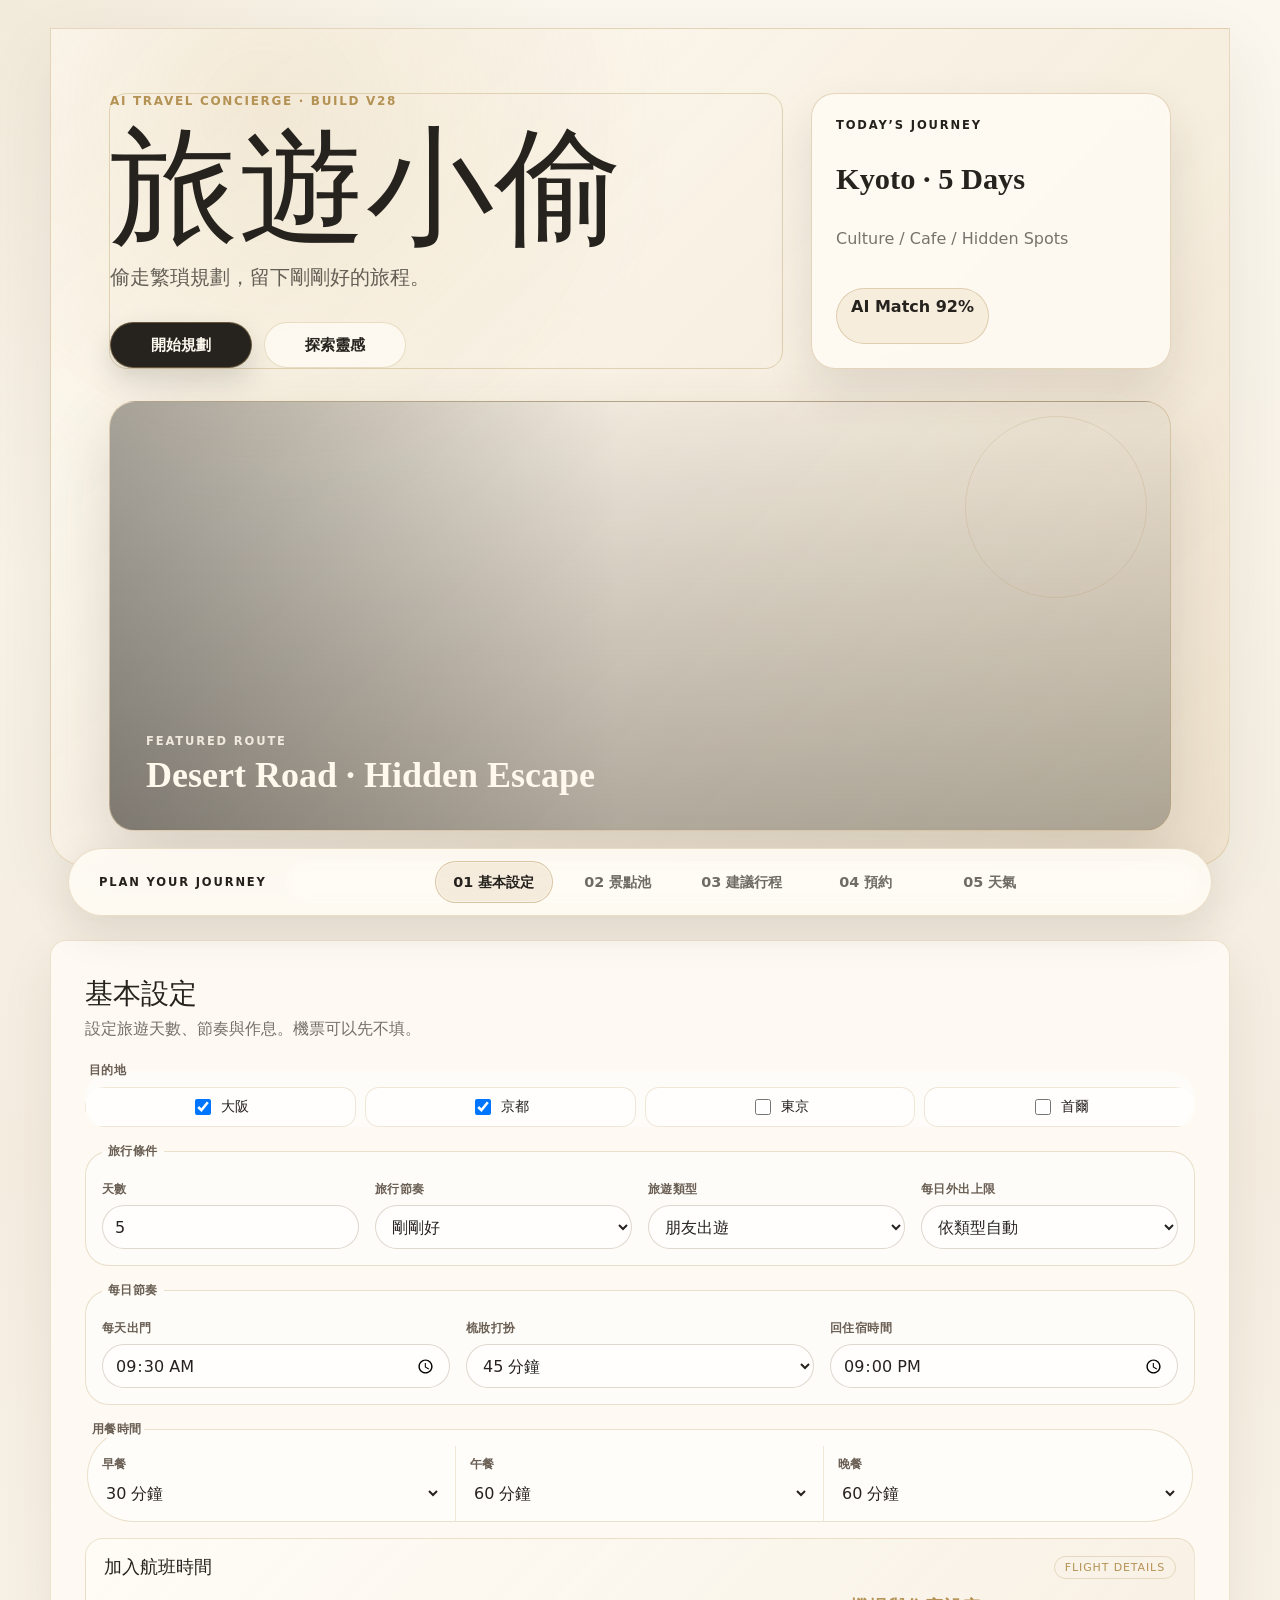
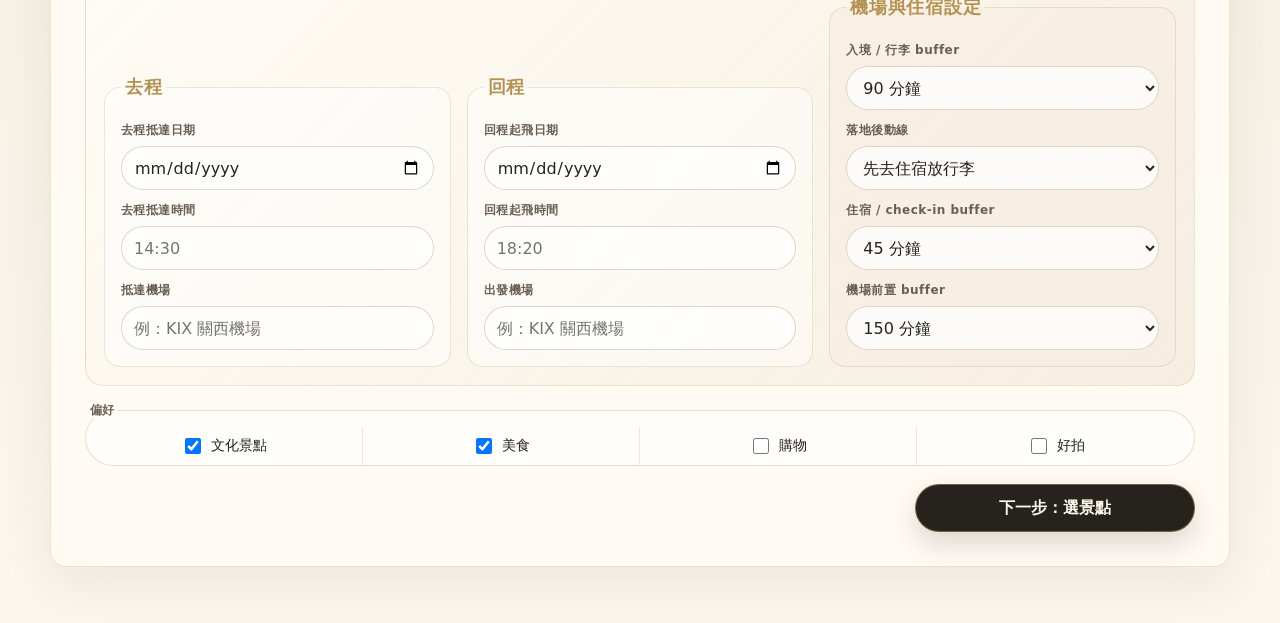
==== index.html @ f7650daa "Initial travel planner prototype" ====
<!doctype html>
<html lang="zh-Hant">
  <head>
    <meta charset="UTF-8" />
    <meta name="viewport" content="width=device-width, initial-scale=1.0" />
    <title>AI Travel Concierge Prototype</title>
    <link rel="stylesheet" href="./styles.css?v=10" />
  </head>
  <body>
    <main class="shell">
      <section class="app-hero" aria-label="AI travel concierge">
        <div class="hero-copy">
          <p class="eyebrow">AI Travel Concierge · Build v28</p>
          <h1>旅遊小偷</h1>
          <p class="hero-tagline">偷走繁瑣規劃，留下剛剛好的旅程。</p>
          <div class="hero-actions" aria-label="主要操作">
            <button type="button" id="hero-start" class="hero-cta primary">開始規劃</button>
            <button type="button" id="hero-inspiration" class="hero-cta secondary">探索靈感</button>
          </div>
        </div>
        <aside class="concierge-card" aria-label="AI concierge summary">
          <p>Today’s Journey</p>
          <h2>Kyoto · 5 Days</h2>
          <span>Culture / Cafe / Hidden Spots</span>
          <strong>AI Match 92%</strong>
        </aside>
        <div class="hero-visual" aria-hidden="true">
          <div class="featured-route">
            <span>FEATURED ROUTE</span>
            <strong>Desert Road · Hidden Escape</strong>
          </div>
        </div>
      </section>

      <nav class="journey-nav" aria-label="規劃步驟">
        <p class="tabs-kicker">Plan Your Journey</p>
        <div class="sheet-tabs">
          <button type="button" class="tab-button active" data-tab="settings">01 基本設定</button>
          <button type="button" class="tab-button" data-tab="spots">02 景點池</button>
          <button type="button" class="tab-button" data-tab="itinerary">03 建議行程</button>
          <button type="button" class="tab-button" data-tab="reservations">04 預約</button>
          <button type="button" class="tab-button" data-tab="weather">05 天氣</button>
        </div>
      </nav>

      <section class="sheet active" data-sheet="settings">
        <div class="panel input-panel">
          <div class="panel-heading">
            <h2>基本設定</h2>
            <p class="subcopy">設定旅遊天數、節奏與作息。機票可以先不填。</p>
          </div>

          <form id="planner-form" class="form-grid">
            <fieldset class="chips city-picker">
              <legend>目的地</legend>
              <label><input type="checkbox" name="city" value="osaka" checked /> 大阪</label>
              <label><input type="checkbox" name="city" value="kyoto" checked /> 京都</label>
              <label><input type="checkbox" name="city" value="tokyo" /> 東京</label>
              <label><input type="checkbox" name="city" value="seoul" /> 首爾</label>
            </fieldset>

            <fieldset class="setting-group trip-settings">
              <legend>旅行條件</legend>
            <label>
              <span>天數</span>
              <input id="days" type="number" min="1" max="5" value="5" />
            </label>

            <label>
              <span>旅行節奏</span>
              <select id="pace">
                <option value="balanced">剛剛好</option>
                <option value="relaxed">輕鬆一點</option>
                <option value="packed">多塞一點</option>
              </select>
            </label>

            <label>
              <span>旅遊類型</span>
              <select id="travel-profile">
                <option value="friends" selected>朋友出遊</option>
                <option value="family">家庭 / 長輩</option>
                <option value="solo">獨旅</option>
                <option value="company">員工旅遊</option>
              </select>
            </label>

            <label>
              <span>每日外出上限</span>
              <select id="outing-limit">
                <option value="auto" selected>依類型自動</option>
                <option value="480">8 小時</option>
                <option value="600">10 小時</option>
                <option value="720">12 小時</option>
                <option value="840">14 小時</option>
              </select>
            </label>
            </fieldset>

            <fieldset class="setting-group routine-settings">
              <legend>每日節奏</legend>
            <label>
              <span>每天出門</span>
              <input id="start-time" type="time" value="09:30" />
            </label>

            <label>
              <span>梳妝打扮</span>
              <select id="prep-time">
                <option value="30">30 分鐘</option>
                <option value="45" selected>45 分鐘</option>
                <option value="60">60 分鐘</option>
                <option value="90">90 分鐘</option>
              </select>
            </label>

            <label>
              <span>回住宿時間</span>
              <input id="return-time" type="time" value="21:00" />
            </label>
            </fieldset>

            <fieldset class="routine-combo meal-combo">
              <legend>用餐時間</legend>
              <label>
                <span>早餐</span>
                <select id="breakfast-time">
                  <option value="0">不吃早餐</option>
                  <option value="30" selected>30 分鐘</option>
                  <option value="45">45 分鐘</option>
                  <option value="60">60 分鐘</option>
                </select>
              </label>
              <label>
                <span>午餐</span>
                <select id="lunch-time">
                  <option value="0">不特別預留</option>
                  <option value="45">45 分鐘</option>
                  <option value="60" selected>60 分鐘</option>
                  <option value="90">90 分鐘</option>
                </select>
              </label>
              <label>
                <span>晚餐</span>
                <select id="dinner-time">
                  <option value="0">不特別預留</option>
                  <option value="60" selected>60 分鐘</option>
                  <option value="90">90 分鐘</option>
                </select>
              </label>
            </fieldset>

            <details class="flight-box" open>
              <summary>加入航班時間</summary>
              <div class="flight-grid">
                <fieldset class="flight-card">
                  <legend>去程</legend>
                <label>
                  <span>去程抵達日期</span>
                  <input id="arrival-date" type="date" />
                </label>
                <label>
                  <span>去程抵達時間</span>
                  <input id="arrival-time" type="text" inputmode="numeric" pattern="^\d{2}:\d{2}$" placeholder="14:30" />
                </label>
                <label>
                  <span>抵達機場</span>
                  <input id="arrival-airport" type="text" placeholder="例：KIX 關西機場" />
                </label>
                </fieldset>
                <fieldset class="flight-card">
                  <legend>回程</legend>
                <label>
                  <span>回程起飛日期</span>
                  <input id="departure-date" type="date" />
                </label>
                <label>
                  <span>回程起飛時間</span>
                  <input id="departure-flight-time" type="text" inputmode="numeric" pattern="^\d{2}:\d{2}$" placeholder="18:20" />
                </label>
                <label>
                  <span>出發機場</span>
                  <input id="departure-airport" type="text" placeholder="例：KIX 關西機場" />
                </label>
                </fieldset>
                <fieldset class="flight-card flight-options-card">
                  <legend>機場與住宿設定</legend>
                <label>
                  <span>入境 / 行李 buffer</span>
                  <select id="arrival-buffer">
                    <option value="60">60 分鐘</option>
                    <option value="90" selected>90 分鐘</option>
                    <option value="120">120 分鐘</option>
                  </select>
                </label>
                <label>
                  <span>落地後動線</span>
                  <select id="arrival-flow">
                    <option value="hotel_first" selected>先去住宿放行李</option>
                    <option value="direct_to_spot">直接去第一個景點</option>
                  </select>
                </label>
                <label>
                  <span>住宿 / check-in buffer</span>
                  <select id="hotel-buffer">
                    <option value="30">30 分鐘</option>
                    <option value="45" selected>45 分鐘</option>
                    <option value="60">60 分鐘</option>
                  </select>
                </label>
                <label>
                  <span>機場前置 buffer</span>
                  <select id="departure-buffer">
                    <option value="120">120 分鐘</option>
                    <option value="150" selected>150 分鐘</option>
                    <option value="180">180 分鐘</option>
                  </select>
                </label>
                </fieldset>
              </div>
            </details>

            <fieldset class="chips preference-picker">
              <legend>偏好</legend>
              <label><input type="checkbox" name="preference" value="culture" checked /> 文化景點</label>
              <label><input type="checkbox" name="preference" value="food" checked /> 美食</label>
              <label><input type="checkbox" name="preference" value="shopping" /> 購物</label>
              <label><input type="checkbox" name="preference" value="photo" /> 好拍</label>
            </fieldset>

            <div class="form-next-row">
              <button id="go-spots" type="button" class="next-step-button">下一步：選景點</button>
            </div>

          </form>
        </div>
      </section>

      <section class="sheet" data-sheet="spots">
        <div class="panel spot-panel">
          <div class="section-title">
            <h2>景點池</h2>
            <p>先用 mock data 模擬使用者收藏與 AI 推薦。</p>
          </div>

          <div class="spot-toolbar">
            <label>
              <span>搜尋景點</span>
              <input id="spot-search" type="search" placeholder="輸入景點、城市、區域或標籤" />
            </label>
          </div>

          <div id="spot-count" class="spot-count"></div>
          <div class="selected-box">
            <div class="selected-heading">
              <h3>目前已選</h3>
              <div class="selected-actions">
                <button id="reset-default-selected" type="button" class="secondary">測試預設</button>
                <button id="clear-selected" type="button" class="secondary">清空</button>
              </div>
            </div>
            <div id="selected-list" class="selected-list"></div>
          </div>
          <div id="spot-list" class="spot-list"></div>
          <div class="pagination">
            <button id="prev-page" type="button" class="secondary">上一頁</button>
            <label class="page-size-control">
              <span>每頁</span>
              <select id="page-size">
                <option value="5" selected>5 筆</option>
                <option value="10">10 筆</option>
                <option value="15">15 筆</option>
              </select>
            </label>
            <span id="page-info"></span>
            <button id="next-page" type="button" class="secondary">下一頁</button>
          </div>
          <button type="submit" form="planner-form" class="generate-bottom">生成行程</button>
        </div>
      </section>

      <section class="sheet" data-sheet="itinerary">
        <div class="output">
        <div class="section-title">
          <h2>建議行程</h2>
          <p id="summary">選幾個景點後生成看看。</p>
        </div>
        <div id="warnings" class="warnings"></div>
        <div class="map-panel">
          <div class="map-heading">
            <div>
              <h3>景點分布</h3>
              <p>依 Day 著色，協助檢查分組是否直覺。</p>
            </div>
            <select id="map-day-filter" aria-label="篩選地圖日期">
              <option value="all">全部天數</option>
            </select>
          </div>
          <div id="plan-map" class="plan-map empty">
            <p>生成行程後顯示景點分布。</p>
          </div>
          <div class="map-zoom-controls" aria-label="地圖縮放">
            <button id="map-zoom-in" type="button" class="secondary" aria-label="放大地圖">＋</button>
            <button id="map-zoom-reset" type="button" class="secondary">100%</button>
            <button id="map-zoom-out" type="button" class="secondary" aria-label="縮小地圖">−</button>
          </div>
        </div>
        <details class="algorithm-panel">
          <summary>查看算法規則與假資料樣貌</summary>
          <div id="algorithm-notes" class="algorithm-notes"></div>
        </details>
        <div id="itinerary" class="itinerary empty">
          <p>你的每日行程會顯示在這裡。</p>
        </div>
        </div>
      </section>

      <section class="sheet" data-sheet="weather">
        <div class="panel support-panel">
          <div class="section-title compact">
            <h2>天氣與穿搭</h2>
            <p id="weather-summary">生成行程後，依目的地抓每日天氣並給穿搭提醒。</p>
          </div>
          <div id="weather-list" class="weather-list empty">
            <p>尚未產生天氣提示。</p>
          </div>
          <div id="outfit-note" class="outfit-note"></div>
        </div>
      </section>

      <section class="sheet" data-sheet="reservations">
        <div class="panel support-panel">
          <div class="section-title compact">
            <h2>預約與行前檢查</h2>
            <p id="checklist-summary">需要預約、雨備與行程風險會整理在這裡。</p>
          </div>
          <div id="checklist-list" class="checklist-list empty">
            <p>尚未產生檢查項目。</p>
          </div>
        </div>
      </section>
    </main>

    <script src="./destinations.js?v=2"></script>
    <script src="./app.js?v=28"></script>
  </body>
</html>
---- styles.css ----
:root {
  color-scheme: light;
  --ink: #18201d;
  --muted: #66736d;
  --line: #d9e0dc;
  --paper: #fbfaf6;
  --panel: #ffffff;
  --accent: #27615c;
  --accent-2: #b7472a;
  --soft: #eef5f1;
  --warn: #fff0dc;
  --warn-ink: #835212;
}

/* Editorial concierge hero refresh */
.app-hero {
  position: relative;
  display: grid !important;
  grid-template-columns: minmax(0, 1fr) minmax(280px, 360px) !important;
  gap: 28px !important;
  align-items: end;
  padding: clamp(32px, 5vw, 64px) clamp(26px, 5vw, 58px) clamp(22px, 4vw, 34px) !important;
  margin-bottom: 0 !important;
  overflow: hidden;
  border: 1px solid rgba(183, 148, 91, 0.28) !important;
  border-radius: 0 0 34px 34px !important;
  background:
    radial-gradient(circle at 18% 10%, rgba(205, 174, 118, 0.22), transparent 34%),
    linear-gradient(135deg, rgba(255, 252, 245, 0.98), rgba(238, 225, 203, 0.88)) !important;
  box-shadow: 0 24px 70px rgba(55, 45, 32, 0.08) !important;
}

.app-hero::after {
  content: "";
  position: absolute;
  inset: auto 7% 32% auto;
  width: 180px;
  height: 180px;
  border: 1px solid rgba(183, 148, 91, 0.22);
  border-radius: 50%;
  pointer-events: none;
}

.hero-copy {
  position: relative;
  z-index: 1;
  display: flex !important;
  min-height: auto !important;
  padding: 0 !important;
  background: transparent !important;
  box-shadow: none !important;
  flex-direction: column;
  justify-content: flex-end;
}

.hero-copy h1 {
  max-width: 720px;
  margin: 10px 0 8px !important;
  color: var(--charcoal);
  font-family: var(--serif);
  font-size: clamp(4.4rem, 10vw, 8rem) !important;
  font-weight: 600;
  line-height: 0.9;
  letter-spacing: 0;
}

.hero-tagline {
  max-width: 520px;
  margin: 0 0 26px;
  color: rgba(43, 39, 32, 0.72);
  font-family: var(--sans);
  font-size: clamp(1rem, 2vw, 1.28rem);
  line-height: 1.8;
}

.hero-actions {
  display: flex;
  flex-wrap: wrap;
  gap: 12px;
}

.hero-cta {
  min-width: 142px;
  min-height: 46px;
  border-radius: 999px;
  border: 1px solid rgba(183, 148, 91, 0.45);
  padding: 0 24px;
  font-family: var(--sans);
  font-size: 0.95rem;
  font-weight: 700;
  letter-spacing: 0;
  cursor: pointer;
  transition: transform 160ms ease, box-shadow 160ms ease, background 160ms ease;
}

.hero-cta:hover {
  transform: translateY(-1px);
  box-shadow: 0 12px 24px rgba(43, 39, 32, 0.12);
}

.hero-cta.primary {
  background: var(--charcoal);
  color: #fffaf0;
}

.hero-cta.secondary {
  background: rgba(255, 252, 245, 0.72);
  color: var(--charcoal);
}

.concierge-card {
  position: relative;
  z-index: 1;
  display: grid;
  gap: 10px;
  padding: 24px;
  border: 1px solid rgba(183, 148, 91, 0.36);
  border-radius: 24px;
  background: rgba(255, 252, 245, 0.82);
  box-shadow: 0 22px 48px rgba(55, 45, 32, 0.12);
  backdrop-filter: blur(12px);
}

.concierge-card p,
.featured-route span,
.tabs-kicker {
  margin: 0;
  color: var(--muted-gold);
  font-family: var(--sans);
  font-size: 0.72rem;
  font-weight: 800;
  letter-spacing: 0.16em;
  text-transform: uppercase;
}

.concierge-card h2 {
  margin: 0;
  color: var(--charcoal);
  font-family: var(--serif);
  font-size: 1.9rem;
  font-weight: 600;
}

.concierge-card span {
  color: rgba(43, 39, 32, 0.64);
  line-height: 1.6;
}

.concierge-card strong {
  width: max-content;
  margin-top: 6px;
  border: 1px solid rgba(183, 148, 91, 0.36);
  border-radius: 999px;
  padding: 8px 14px;
  color: var(--charcoal);
  background: rgba(225, 205, 166, 0.26);
  font-family: var(--sans);
}

.hero-visual {
  position: relative;
  grid-column: 1 / -1;
  min-height: clamp(260px, 36vw, 430px) !important;
  margin-top: 4px !important;
  overflow: hidden;
  border: 1px solid rgba(183, 148, 91, 0.34) !important;
  border-radius: 26px !important;
  background:
    linear-gradient(180deg, rgba(43, 39, 32, 0.04), rgba(43, 39, 32, 0.34)),
    url("https://images.unsplash.com/photo-1533105079780-92b9be482077?auto=format&fit=crop&w=1600&q=82") center 45% / cover !important;
  box-shadow: 0 28px 68px rgba(55, 45, 32, 0.16) !important;
}

.hero-visual::after {
  content: "";
  position: absolute;
  inset: 0;
  background: linear-gradient(90deg, rgba(23, 20, 16, 0.34), transparent 48%);
}

.featured-route {
  position: absolute;
  z-index: 1;
  left: clamp(18px, 4vw, 36px);
  bottom: clamp(18px, 4vw, 34px);
  display: grid;
  gap: 6px;
  color: #fff8ec;
}

.featured-route strong {
  color: #fff8ec;
  font-family: var(--serif);
  font-size: clamp(1.4rem, 3vw, 2.25rem);
  font-weight: 600;
  letter-spacing: 0;
}

.journey-nav {
  position: sticky;
  top: 12px;
  z-index: 10;
  display: grid;
  grid-template-columns: auto minmax(0, 1fr);
  gap: 18px;
  align-items: center;
  margin: -18px clamp(8px, 2vw, 18px) 24px;
  padding: 12px;
  border: 1px solid rgba(183, 148, 91, 0.28);
  border-radius: 999px;
  background: rgba(255, 252, 245, 0.88);
  box-shadow: 0 16px 42px rgba(55, 45, 32, 0.1);
  backdrop-filter: blur(14px);
}

.tabs-kicker {
  padding-left: 18px;
  white-space: nowrap;
}

.sheet-tabs {
  position: static !important;
  display: grid !important;
  grid-template-columns: repeat(5, minmax(0, 1fr)) !important;
  gap: 6px !important;
  margin: 0 !important;
  padding: 0 !important;
  border: 0 !important;
  border-radius: 999px !important;
  background: transparent !important;
  box-shadow: none !important;
}

.tab-button {
  min-height: 42px !important;
  border: 1px solid transparent !important;
  border-radius: 999px !important;
  background: transparent !important;
  color: rgba(43, 39, 32, 0.68) !important;
  font-family: var(--sans);
  font-size: 0.9rem !important;
  font-weight: 700 !important;
  letter-spacing: 0;
}

.tab-button.active {
  border-color: rgba(183, 148, 91, 0.46) !important;
  background: rgba(238, 225, 203, 0.58) !important;
  color: var(--charcoal) !important;
  box-shadow: inset 0 0 0 1px rgba(255, 252, 245, 0.45);
}

@media (max-width: 820px) {
  .app-hero {
    grid-template-columns: 1fr !important;
    padding: 30px 20px 24px !important;
    border-radius: 0 0 26px 26px !important;
  }

  .hero-copy h1 {
    font-size: clamp(3.8rem, 16vw, 5.4rem) !important;
  }

  .hero-actions,
  .hero-cta {
    width: 100%;
  }

  .concierge-card {
    padding: 20px;
  }

  .journey-nav {
    grid-template-columns: 1fr;
    border-radius: 24px;
    margin: -12px 0 20px;
  }

  .tabs-kicker {
    padding-left: 8px;
  }

  .sheet-tabs {
    grid-template-columns: 1fr !important;
  }
}

/* Editorial Luxury refresh */
:root {
  --ink: #24211d;
  --muted: #746f68;
  --line: #e4ddd2;
  --paper: #f7f1e7;
  --panel: rgba(255, 255, 255, 0.9);
  --accent: #2f5149;
  --accent-2: #a77d3b;
  --soft: #f2eadf;
  --warn: #fff5e5;
  --warn-ink: #7b5620;
  --charcoal: #26231f;
  --gold: #b49254;
  --cream: #fbf7ee;
  --taupe: #b8ab9b;
  --shadow: 0 24px 70px rgba(53, 42, 28, 0.12);
  --serif: "Playfair Display", "EB Garamond", "Noto Serif TC", "Source Han Serif TC", "思源宋體", "Songti TC", serif;
  --sans: "Inter", "Noto Sans TC", "Source Han Sans TC", "思源黑體", "Microsoft JhengHei", "PingFang TC", system-ui, sans-serif;
}

body {
  background:
    radial-gradient(circle at top left, rgba(180, 146, 84, 0.13), transparent 36rem),
    linear-gradient(180deg, #fbf7ee 0%, #f4ecdf 52%, #fbf7ee 100%);
  color: var(--ink);
  font-family: var(--sans);
}

.shell {
  width: min(1180px, calc(100vw - 40px));
  padding: 28px 0 56px;
}

.app-hero {
  display: grid;
  grid-template-columns: minmax(0, 0.95fr) minmax(360px, 1.05fr);
  gap: 22px;
  align-items: stretch;
  margin-bottom: 18px;
}

.hero-copy,
.hero-visual {
  min-height: 360px;
  border: 1px solid rgba(180, 146, 84, 0.34);
  border-radius: 18px;
  box-shadow: var(--shadow);
}

.hero-copy {
  display: grid;
  align-content: center;
  padding: clamp(32px, 5vw, 58px);
  background: rgba(255, 252, 245, 0.82);
}

.hero-copy h1 {
  max-width: 9em;
  margin: 0 0 18px;
  color: var(--charcoal);
  font-family: var(--serif);
  font-size: clamp(46px, 7vw, 82px);
  font-weight: 500;
  letter-spacing: 0;
  line-height: 0.98;
}

.hero-copy .subcopy {
  max-width: 34rem;
  margin-bottom: 28px;
  color: #6f665d;
  font-size: 16px;
  line-height: 1.9;
}

.hero-visual {
  position: relative;
  overflow: hidden;
  min-height: 360px;
  background:
    linear-gradient(180deg, rgba(27, 25, 22, 0.12), rgba(27, 25, 22, 0.5)),
    url("https://images.unsplash.com/photo-1500530855697-b586d89ba3ee?auto=format&fit=crop&w=1400&q=82") center / cover;
}

.hero-visual > span {
  position: absolute;
  left: 26px;
  bottom: 24px;
  border: 1px solid rgba(255, 255, 255, 0.5);
  border-radius: 999px;
  background: rgba(28, 25, 21, 0.44);
  color: #fff9ee;
  padding: 8px 13px;
  font-size: 12px;
  letter-spacing: 0.12em;
  text-transform: uppercase;
}

.eyebrow {
  color: var(--gold);
  font-size: 12px;
  font-weight: 800;
  letter-spacing: 0.14em;
}

.header-generate,
.generate-bottom,
button {
  border-radius: 999px;
  background: var(--charcoal);
  color: #fff8ed;
  box-shadow: 0 12px 28px rgba(38, 35, 31, 0.16);
}

.header-generate {
  width: min(220px, 100%);
  border: 1px solid rgba(180, 146, 84, 0.65);
  background: #2a2925;
}

.sheet-tabs {
  position: sticky;
  top: 12px;
  display: flex;
  justify-content: center;
  gap: 6px;
  margin: 0 0 20px;
  padding: 8px;
  border: 1px solid rgba(180, 146, 84, 0.25);
  border-radius: 999px;
  background: rgba(255, 250, 240, 0.88);
  box-shadow: 0 14px 50px rgba(70, 55, 37, 0.1);
}

.tab-button {
  width: auto;
  min-width: 118px;
  height: 38px;
  border: 1px solid transparent;
  border-radius: 999px;
  background: transparent;
  box-shadow: none;
  color: #6d655d;
  font-size: 13px;
  font-weight: 700;
}

.tab-button.active {
  border-color: rgba(180, 146, 84, 0.42);
  background: #fff8ed;
  color: var(--charcoal);
}

.panel,
.output,
.map-panel,
.algorithm-panel {
  border: 1px solid rgba(180, 146, 84, 0.24);
  border-radius: 16px;
  background: rgba(255, 252, 246, 0.82);
  box-shadow: 0 18px 52px rgba(74, 57, 36, 0.08);
}

.input-panel,
.spot-panel,
.output,
.support-panel {
  padding: clamp(22px, 4vw, 34px);
}

.panel-heading,
.section-title {
  margin-bottom: 24px;
}

h2,
h3 {
  color: var(--charcoal);
  font-family: var(--serif);
  font-weight: 500;
}

h2 {
  font-size: 28px;
}

h3 {
  font-size: 18px;
}

.form-grid {
  grid-template-columns: repeat(4, minmax(0, 1fr));
  gap: 16px;
}

.form-grid > label,
.flight-grid > label,
.spot-toolbar label {
  display: grid;
  align-content: start;
  min-width: 0;
}

.form-grid > fieldset,
.flight-box {
  grid-column: 1 / -1;
}

.city-picker,
.chips {
  grid-template-columns: repeat(4, minmax(0, 1fr));
}

label span,
legend {
  color: #6a5f54;
  font-size: 12px;
  letter-spacing: 0.04em;
}

input,
select {
  height: 44px;
  border: 1px solid rgba(146, 125, 98, 0.3);
  border-radius: 999px;
  background: rgba(255, 255, 255, 0.72);
  color: var(--charcoal);
}

input:focus,
select:focus,
button:focus-visible {
  outline: 2px solid rgba(180, 146, 84, 0.45);
  outline-offset: 2px;
}

.chips label,
.spot-card,
.selected-box,
.weather-card,
.checklist-item {
  border-color: rgba(180, 146, 84, 0.22);
  border-radius: 14px;
  background: rgba(255, 255, 255, 0.62);
}

.chips label {
  min-height: 42px;
}

.flight-box {
  background: rgba(248, 241, 231, 0.66);
}

.flight-box summary {
  padding: 16px 18px;
  color: var(--charcoal);
  font-family: var(--serif);
  font-size: 18px;
  font-weight: 500;
}

.flight-grid {
  grid-template-columns: repeat(4, minmax(0, 1fr));
  gap: 16px;
  padding: 0 18px 18px;
}

button.secondary,
.pagination .secondary,
.icon-button {
  border: 1px solid rgba(180, 146, 84, 0.28);
  background: rgba(255, 252, 246, 0.76);
  box-shadow: none;
  color: var(--charcoal);
}

.spot-card {
  min-height: 186px;
  padding: 20px;
  transition: transform 0.18s ease, box-shadow 0.18s ease, border-color 0.18s ease;
}

.spot-card:hover {
  transform: translateY(-2px);
  box-shadow: 0 18px 38px rgba(62, 46, 29, 0.1);
}

.spot-card.selected {
  border-color: rgba(180, 146, 84, 0.78);
  background: #fffaf1;
}

.tag,
.selected-chip,
.reservation-badge {
  border: 1px solid rgba(180, 146, 84, 0.16);
  background: #f4eadb;
  color: #625745;
}

.pagination {
  justify-content: space-between;
  border-top: 1px solid rgba(180, 146, 84, 0.18);
  padding-top: 16px;
}

.generate-bottom {
  height: 50px;
  margin-top: 20px;
}

.warning {
  border-color: rgba(180, 146, 84, 0.45);
  border-radius: 12px;
  background: #fff4df;
}

.day {
  border-color: rgba(180, 146, 84, 0.25);
  border-radius: 14px;
  overflow: hidden;
  background: rgba(255, 252, 246, 0.72);
}

.day h2 {
  font-family: var(--serif);
}

.schedule-item {
  border-color: rgba(180, 146, 84, 0.16);
}

.schedule-item.editable:hover {
  background: rgba(255, 248, 237, 0.72);
}

.inline-time,
.inline-duration {
  border-radius: 999px;
}

.map-panel {
  padding: 18px;
}

.plan-map {
  border-radius: 14px;
  background-color: #faf5eb;
}

@media (max-width: 900px) {
  .shell {
    width: min(100% - 24px, 1180px);
  }

  .app-hero {
    grid-template-columns: 1fr;
  }

  .hero-copy,
  .hero-visual {
    min-height: 240px;
  }

  .sheet-tabs {
    display: grid;
    grid-template-columns: repeat(2, minmax(0, 1fr));
    border-radius: 18px;
  }

  .tab-button {
    width: 100%;
    min-width: 0;
  }

  .form-grid,
  .flight-grid,
  .city-picker,
  .chips {
    grid-template-columns: 1fr;
  }
}

/* Final v28 hero and journey navigation override */
.app-hero {
  position: relative;
  display: grid !important;
  grid-template-columns: minmax(0, 1fr) minmax(280px, 360px) !important;
  gap: 28px !important;
  align-items: end;
  padding: clamp(32px, 5vw, 64px) clamp(26px, 5vw, 58px) clamp(22px, 4vw, 34px) !important;
  margin-bottom: 0 !important;
  overflow: hidden;
  border: 1px solid rgba(183, 148, 91, 0.28) !important;
  border-radius: 0 0 34px 34px !important;
  background:
    radial-gradient(circle at 18% 10%, rgba(205, 174, 118, 0.22), transparent 34%),
    linear-gradient(135deg, rgba(255, 252, 245, 0.98), rgba(238, 225, 203, 0.88)) !important;
  box-shadow: 0 24px 70px rgba(55, 45, 32, 0.08) !important;
}

.hero-copy {
  position: relative;
  z-index: 1;
  display: flex !important;
  min-height: auto !important;
  padding: 0 !important;
  background: transparent !important;
  box-shadow: none !important;
  flex-direction: column;
  justify-content: flex-end;
}

.hero-copy h1 {
  max-width: 720px;
  margin: 10px 0 8px !important;
  color: var(--charcoal);
  font-family: var(--serif);
  font-size: clamp(4.4rem, 10vw, 8rem) !important;
  font-weight: 600;
  line-height: 0.9;
  letter-spacing: 0;
}

.hero-tagline {
  max-width: 520px;
  margin: 0 0 26px;
  color: rgba(43, 39, 32, 0.72);
  font-family: var(--sans);
  font-size: clamp(1rem, 2vw, 1.28rem);
  line-height: 1.8;
}

.hero-actions {
  display: flex;
  flex-wrap: wrap;
  gap: 12px;
}

.hero-cta {
  min-width: 142px;
  min-height: 46px;
  border-radius: 999px;
  border: 1px solid rgba(183, 148, 91, 0.45);
  padding: 0 24px;
  font-family: var(--sans);
  font-size: 0.95rem;
  font-weight: 700;
  letter-spacing: 0;
  cursor: pointer;
  transition: transform 160ms ease, box-shadow 160ms ease, background 160ms ease;
}

.hero-cta:hover {
  transform: translateY(-1px);
  box-shadow: 0 12px 24px rgba(43, 39, 32, 0.12);
}

.hero-cta.primary {
  background: var(--charcoal);
  color: #fffaf0;
}

.hero-cta.secondary {
  background: rgba(255, 252, 245, 0.72);
  color: var(--charcoal);
}

.concierge-card {
  position: relative;
  z-index: 1;
  display: grid;
  gap: 10px;
  padding: 24px;
  border: 1px solid rgba(183, 148, 91, 0.36);
  border-radius: 24px;
  background: rgba(255, 252, 245, 0.82);
  box-shadow: 0 22px 48px rgba(55, 45, 32, 0.12);
  backdrop-filter: blur(12px);
}

.concierge-card p,
.featured-route span,
.tabs-kicker {
  margin: 0;
  color: var(--muted-gold);
  font-family: var(--sans);
  font-size: 0.72rem;
  font-weight: 800;
  letter-spacing: 0.16em;
  text-transform: uppercase;
}

.concierge-card h2 {
  margin: 0;
  color: var(--charcoal);
  font-family: var(--serif);
  font-size: 1.9rem;
  font-weight: 600;
}

.concierge-card span {
  color: rgba(43, 39, 32, 0.64);
  line-height: 1.6;
}

.concierge-card strong {
  width: max-content;
  margin-top: 6px;
  border: 1px solid rgba(183, 148, 91, 0.36);
  border-radius: 999px;
  padding: 8px 14px;
  color: var(--charcoal);
  background: rgba(225, 205, 166, 0.26);
  font-family: var(--sans);
}

.hero-visual {
  position: relative;
  grid-column: 1 / -1;
  min-height: clamp(260px, 36vw, 430px) !important;
  margin-top: 4px !important;
  overflow: hidden;
  border: 1px solid rgba(183, 148, 91, 0.34) !important;
  border-radius: 26px !important;
  background:
    linear-gradient(180deg, rgba(43, 39, 32, 0.04), rgba(43, 39, 32, 0.34)),
    url("https://images.unsplash.com/photo-1533105079780-92b9be482077?auto=format&fit=crop&w=1600&q=82") center 45% / cover !important;
  box-shadow: 0 28px 68px rgba(55, 45, 32, 0.16) !important;
}

.hero-visual::after {
  content: "";
  position: absolute;
  inset: 0;
  background: linear-gradient(90deg, rgba(23, 20, 16, 0.34), transparent 48%);
}

.featured-route {
  position: absolute;
  z-index: 1;
  left: clamp(18px, 4vw, 36px);
  bottom: clamp(18px, 4vw, 34px);
  display: grid;
  gap: 6px;
  color: #fff8ec;
}

.featured-route span {
  position: static !important;
  display: block !important;
  border: 0 !important;
  border-radius: 0 !important;
  background: transparent !important;
  padding: 0 !important;
  color: rgba(255, 248, 236, 0.86) !important;
}

.featured-route strong {
  color: #fff8ec;
  font-family: var(--serif);
  font-size: clamp(1.4rem, 3vw, 2.25rem);
  font-weight: 600;
  letter-spacing: 0;
}

.journey-nav {
  position: sticky;
  top: 12px;
  z-index: 10;
  display: grid;
  grid-template-columns: auto minmax(0, 1fr);
  gap: 18px;
  align-items: center;
  margin: -18px clamp(8px, 2vw, 18px) 24px;
  padding: 12px;
  border: 1px solid rgba(183, 148, 91, 0.28);
  border-radius: 999px;
  background: rgba(255, 252, 245, 0.88);
  box-shadow: 0 16px 42px rgba(55, 45, 32, 0.1);
  backdrop-filter: blur(14px);
}

.tabs-kicker {
  padding-left: 18px;
  white-space: nowrap;
}

.sheet-tabs {
  position: static !important;
  display: grid !important;
  grid-template-columns: repeat(5, minmax(0, 1fr)) !important;
  gap: 6px !important;
  margin: 0 !important;
  padding: 0 !important;
  border: 0 !important;
  border-radius: 999px !important;
  background: transparent !important;
  box-shadow: none !important;
}

.tab-button {
  min-height: 42px !important;
  border: 1px solid transparent !important;
  border-radius: 999px !important;
  background: transparent !important;
  color: rgba(43, 39, 32, 0.68) !important;
  font-family: var(--sans);
  font-size: 0.9rem !important;
  font-weight: 700 !important;
  letter-spacing: 0;
}

.tab-button.active {
  border-color: rgba(183, 148, 91, 0.46) !important;
  background: rgba(238, 225, 203, 0.58) !important;
  color: var(--charcoal) !important;
  box-shadow: inset 0 0 0 1px rgba(255, 252, 245, 0.45);
}

@media (max-width: 820px) {
  .app-hero {
    grid-template-columns: 1fr !important;
    padding: 30px 20px 24px !important;
    border-radius: 0 0 26px 26px !important;
  }

  .hero-copy h1 {
    font-size: clamp(3.8rem, 16vw, 5.4rem) !important;
  }

  .hero-actions,
  .hero-cta {
    width: 100%;
  }

  .concierge-card {
    padding: 20px;
  }

  .journey-nav {
    grid-template-columns: 1fr;
    border-radius: 24px;
    margin: -12px 0 20px;
  }

  .tabs-kicker {
    padding-left: 8px;
  }

  .sheet-tabs {
    grid-template-columns: 1fr !important;
  }
}

/* Final hero and journey navigation override */
.app-hero {
  position: relative;
  display: grid !important;
  grid-template-columns: minmax(0, 1fr) minmax(280px, 360px) !important;
  gap: 28px !important;
  align-items: end;
  padding: clamp(32px, 5vw, 64px) clamp(26px, 5vw, 58px) clamp(22px, 4vw, 34px) !important;
  margin-bottom: 0 !important;
  overflow: hidden;
  border: 1px solid rgba(183, 148, 91, 0.28) !important;
  border-radius: 0 0 34px 34px !important;
  background:
    radial-gradient(circle at 18% 10%, rgba(205, 174, 118, 0.22), transparent 34%),
    linear-gradient(135deg, rgba(255, 252, 245, 0.98), rgba(238, 225, 203, 0.88)) !important;
  box-shadow: 0 24px 70px rgba(55, 45, 32, 0.08) !important;
}

.hero-copy {
  position: relative;
  z-index: 1;
  display: flex !important;
  min-height: auto !important;
  padding: 0 !important;
  background: transparent !important;
  box-shadow: none !important;
  flex-direction: column;
  justify-content: flex-end;
}

.hero-copy h1 {
  max-width: 720px;
  margin: 10px 0 8px !important;
  color: var(--charcoal);
  font-family: var(--serif);
  font-size: clamp(4.4rem, 10vw, 8rem) !important;
  font-weight: 600;
  line-height: 0.9;
  letter-spacing: 0;
}

.hero-tagline {
  max-width: 520px;
  margin: 0 0 26px;
  color: rgba(43, 39, 32, 0.72);
  font-family: var(--sans);
  font-size: clamp(1rem, 2vw, 1.28rem);
  line-height: 1.8;
}

.hero-actions {
  display: flex;
  flex-wrap: wrap;
  gap: 12px;
}

.hero-cta {
  min-width: 142px;
  min-height: 46px;
  border-radius: 999px;
  border: 1px solid rgba(183, 148, 91, 0.45);
  padding: 0 24px;
  font-family: var(--sans);
  font-size: 0.95rem;
  font-weight: 700;
  letter-spacing: 0;
  cursor: pointer;
  transition: transform 160ms ease, box-shadow 160ms ease, background 160ms ease;
}

.hero-cta:hover {
  transform: translateY(-1px);
  box-shadow: 0 12px 24px rgba(43, 39, 32, 0.12);
}

.hero-cta.primary {
  background: var(--charcoal);
  color: #fffaf0;
}

.hero-cta.secondary {
  background: rgba(255, 252, 245, 0.72);
  color: var(--charcoal);
}

.concierge-card {
  position: relative;
  z-index: 1;
  display: grid;
  gap: 10px;
  padding: 24px;
  border: 1px solid rgba(183, 148, 91, 0.36);
  border-radius: 24px;
  background: rgba(255, 252, 245, 0.82);
  box-shadow: 0 22px 48px rgba(55, 45, 32, 0.12);
  backdrop-filter: blur(12px);
}

.concierge-card p,
.featured-route span,
.tabs-kicker {
  margin: 0;
  color: var(--muted-gold);
  font-family: var(--sans);
  font-size: 0.72rem;
  font-weight: 800;
  letter-spacing: 0.16em;
  text-transform: uppercase;
}

.concierge-card h2 {
  margin: 0;
  color: var(--charcoal);
  font-family: var(--serif);
  font-size: 1.9rem;
  font-weight: 600;
}

.concierge-card span {
  color: rgba(43, 39, 32, 0.64);
  line-height: 1.6;
}

.concierge-card strong {
  width: max-content;
  margin-top: 6px;
  border: 1px solid rgba(183, 148, 91, 0.36);
  border-radius: 999px;
  padding: 8px 14px;
  color: var(--charcoal);
  background: rgba(225, 205, 166, 0.26);
  font-family: var(--sans);
}

.hero-visual {
  position: relative;
  grid-column: 1 / -1;
  min-height: clamp(260px, 36vw, 430px) !important;
  margin-top: 4px !important;
  overflow: hidden;
  border: 1px solid rgba(183, 148, 91, 0.34) !important;
  border-radius: 26px !important;
  background:
    linear-gradient(180deg, rgba(43, 39, 32, 0.04), rgba(43, 39, 32, 0.34)),
    url("https://images.unsplash.com/photo-1533105079780-92b9be482077?auto=format&fit=crop&w=1600&q=82") center 45% / cover !important;
  box-shadow: 0 28px 68px rgba(55, 45, 32, 0.16) !important;
}

.hero-visual::after {
  content: "";
  position: absolute;
  inset: 0;
  background: linear-gradient(90deg, rgba(23, 20, 16, 0.34), transparent 48%);
}

.featured-route {
  position: absolute;
  z-index: 1;
  left: clamp(18px, 4vw, 36px);
  bottom: clamp(18px, 4vw, 34px);
  display: grid;
  gap: 6px;
  color: #fff8ec;
}

.featured-route strong {
  color: #fff8ec;
  font-family: var(--serif);
  font-size: clamp(1.4rem, 3vw, 2.25rem);
  font-weight: 600;
  letter-spacing: 0;
}

.journey-nav {
  position: sticky;
  top: 12px;
  z-index: 10;
  display: grid;
  grid-template-columns: auto minmax(0, 1fr);
  gap: 18px;
  align-items: center;
  margin: -18px clamp(8px, 2vw, 18px) 24px;
  padding: 12px;
  border: 1px solid rgba(183, 148, 91, 0.28);
  border-radius: 999px;
  background: rgba(255, 252, 245, 0.88);
  box-shadow: 0 16px 42px rgba(55, 45, 32, 0.1);
  backdrop-filter: blur(14px);
}

.tabs-kicker {
  padding-left: 18px;
  white-space: nowrap;
}

.sheet-tabs {
  position: static !important;
  display: grid !important;
  grid-template-columns: repeat(5, minmax(0, 1fr)) !important;
  gap: 6px !important;
  margin: 0 !important;
  padding: 0 !important;
  border: 0 !important;
  border-radius: 999px !important;
  background: transparent !important;
  box-shadow: none !important;
}

.tab-button {
  min-height: 42px !important;
  border: 1px solid transparent !important;
  border-radius: 999px !important;
  background: transparent !important;
  color: rgba(43, 39, 32, 0.68) !important;
  font-family: var(--sans);
  font-size: 0.9rem !important;
  font-weight: 700 !important;
  letter-spacing: 0;
}

.tab-button.active {
  border-color: rgba(183, 148, 91, 0.46) !important;
  background: rgba(238, 225, 203, 0.58) !important;
  color: var(--charcoal) !important;
  box-shadow: inset 0 0 0 1px rgba(255, 252, 245, 0.45);
}

@media (max-width: 820px) {
  .app-hero {
    grid-template-columns: 1fr !important;
    padding: 30px 20px 24px !important;
    border-radius: 0 0 26px 26px !important;
  }

  .hero-copy h1 {
    font-size: clamp(3.8rem, 16vw, 5.4rem) !important;
  }

  .hero-actions,
  .hero-cta {
    width: 100%;
  }

  .concierge-card {
    padding: 20px;
  }

  .journey-nav {
    grid-template-columns: 1fr;
    border-radius: 24px;
    margin: -12px 0 20px;
  }

  .tabs-kicker {
    padding-left: 8px;
  }

  .sheet-tabs {
    grid-template-columns: 1fr !important;
  }
}

@media (min-width: 721px) {
  .sheet-tabs {
    display: flex !important;
    border-radius: 999px !important;
  }

  .tab-button {
    width: auto !important;
    min-width: 118px !important;
  }

  .form-grid {
    grid-template-columns: repeat(4, minmax(0, 1fr)) !important;
  }

  .flight-grid,
  .city-picker {
    grid-template-columns: repeat(4, minmax(0, 1fr)) !important;
  }

  .routine-combo {
    grid-template-columns: repeat(3, minmax(0, 1fr)) !important;
  }

  .routine-combo label,
  .city-picker label {
    border-bottom: 0;
    border-right: 1px solid rgba(180, 146, 84, 0.2);
  }

  .routine-combo label:last-child,
  .city-picker label:last-child {
    border-right: 0;
  }

  .spot-list {
    grid-template-columns: repeat(2, minmax(0, 1fr)) !important;
  }
}

@media (min-width: 721px) {
  .sheet-tabs {
    display: flex;
    border-radius: 999px;
  }

  .tab-button {
    width: auto;
    min-width: 118px;
  }

  .form-grid {
    grid-template-columns: repeat(4, minmax(0, 1fr));
  }

  .flight-grid,
  .city-picker {
    grid-template-columns: repeat(4, minmax(0, 1fr));
  }

  .routine-combo {
    grid-template-columns: repeat(3, minmax(0, 1fr));
  }

  .routine-combo label,
  .city-picker label {
    border-bottom: 0;
    border-right: 1px solid rgba(180, 146, 84, 0.2);
  }

  .routine-combo label:last-child,
  .city-picker label:last-child {
    border-right: 0;
  }

  .spot-list {
    grid-template-columns: repeat(2, minmax(0, 1fr));
  }
}

/* v23 focused cleanup */
.header-generate,
.hero-visual > span {
  display: none !important;
}

.preference-picker {
  overflow: hidden;
  gap: 0 !important;
  border: 1px solid rgba(180, 146, 84, 0.28) !important;
  border-radius: 999px !important;
  background: rgba(255, 255, 255, 0.58) !important;
}

.preference-picker legend {
  margin: 0 0 8px;
  padding-left: 4px;
}

.preference-picker label {
  justify-content: center;
  border: 0 !important;
  border-right: 1px solid rgba(180, 146, 84, 0.2) !important;
  border-radius: 0 !important;
  background: transparent !important;
}

.preference-picker label:last-child {
  border-right: 0 !important;
}

.form-next-row {
  grid-column: 1 / -1;
  display: flex;
  justify-content: flex-end;
  margin-top: 2px;
}

.next-step-button {
  width: min(280px, 100%);
  height: 48px;
  border: 1px solid rgba(180, 146, 84, 0.54);
  background: var(--charcoal);
}

.setting-group {
  display: grid;
  grid-column: 1 / -1;
  grid-template-columns: repeat(4, minmax(0, 1fr));
  gap: 16px;
  margin: 0;
  padding: 14px 16px 16px;
  border: 1px solid rgba(180, 146, 84, 0.28);
  border-radius: 24px;
  background: rgba(255, 255, 255, 0.46);
}

.routine-settings {
  grid-template-columns: repeat(3, minmax(0, 1fr));
}

.setting-group legend {
  padding: 0 6px;
  color: #6a5f54;
}

.flight-grid {
  grid-template-columns: repeat(3, minmax(0, 1fr)) !important;
  align-items: stretch;
}

.flight-card {
  display: grid;
  gap: 12px;
  margin: 0;
  padding: 16px;
  border: 1px solid rgba(180, 146, 84, 0.22);
  border-radius: 16px;
  background: rgba(255, 255, 255, 0.46);
}

.flight-card legend {
  padding: 0 4px;
  color: var(--gold);
  font-family: var(--serif);
  font-size: 18px;
}

.flight-options-card {
  background: rgba(246, 237, 224, 0.54);
}

/* v25: group basic setting sections like meal controls */
.setting-group {
  padding: 14px 16px 16px !important;
  border: 1px solid rgba(180, 146, 84, 0.28) !important;
  border-radius: 24px !important;
  background: rgba(255, 255, 255, 0.46) !important;
}

.setting-group legend {
  padding: 0 6px;
}

.flight-box {
  border-radius: 18px !important;
  background:
    linear-gradient(135deg, rgba(255, 252, 246, 0.9), rgba(244, 234, 219, 0.78)) !important;
}

.flight-box summary {
  display: flex;
  align-items: center;
  gap: 10px;
}

.flight-box summary::after {
  content: "Flight details";
  margin-left: auto;
  border: 1px solid rgba(180, 146, 84, 0.28);
  border-radius: 999px;
  color: var(--gold);
  padding: 4px 10px;
  font-family: var(--sans);
  font-size: 11px;
  letter-spacing: 0.08em;
  text-transform: uppercase;
}

@media (max-width: 720px) {
  .preference-picker {
    border-radius: 18px !important;
  }

  .preference-picker label {
    border-right: 0 !important;
    border-bottom: 1px solid rgba(180, 146, 84, 0.18) !important;
  }

  .preference-picker label:last-child {
    border-bottom: 0 !important;
  }

  .form-next-row {
    justify-content: stretch;
  }

  .next-step-button {
    width: 100%;
  }

  .setting-group,
  .routine-settings,
  .flight-grid {
    grid-template-columns: 1fr !important;
  }
}

@media (min-width: 721px) {
  .preference-picker {
    grid-template-columns: repeat(4, minmax(0, 1fr)) !important;
  }

  .setting-group {
    grid-template-columns: repeat(4, minmax(0, 1fr)) !important;
  }

  .routine-settings {
    grid-template-columns: repeat(3, minmax(0, 1fr)) !important;
  }

  .flight-grid {
    grid-template-columns: repeat(3, minmax(0, 1fr)) !important;
  }
}

@media (min-width: 721px) {
  .sheet-tabs {
    display: flex;
    border-radius: 999px;
  }

  .tab-button {
    width: auto;
    min-width: 118px;
  }

  .form-grid {
    grid-template-columns: repeat(4, minmax(0, 1fr));
  }

  .flight-grid,
  .city-picker {
    grid-template-columns: repeat(4, minmax(0, 1fr));
  }

  .routine-combo {
    grid-template-columns: repeat(3, minmax(0, 1fr));
  }

  .routine-combo label,
  .city-picker label {
    border-bottom: 0;
    border-right: 1px solid rgba(180, 146, 84, 0.2);
  }

  .routine-combo label:last-child,
  .city-picker label:last-child {
    border-right: 0;
  }

  .spot-list {
    grid-template-columns: repeat(2, minmax(0, 1fr));
  }
}

/* Compact controls refinement */
.hero-copy .subcopy {
  display: none;
}

.header-generate {
  display: none;
}

.hero-copy {
  min-height: 280px;
}

.routine-combo {
  display: grid;
  grid-template-columns: repeat(3, minmax(0, 1fr));
  gap: 0;
  padding: 0;
  overflow: hidden;
  border: 1px solid rgba(180, 146, 84, 0.28);
  border-radius: 999px;
  background: rgba(255, 255, 255, 0.58);
}

.routine-combo legend {
  grid-column: 1 / -1;
  margin: 0 0 8px;
  padding-left: 4px;
}

.routine-combo label {
  display: grid;
  min-width: 0;
  padding: 10px 14px 12px;
  border-right: 1px solid rgba(180, 146, 84, 0.22);
}

.routine-combo label:last-child {
  border-right: 0;
}

.routine-combo span {
  margin-bottom: 4px;
}

.routine-combo select {
  height: 32px;
  border: 0;
  border-radius: 0;
  background: transparent;
  padding: 0;
}

.map-panel {
  position: relative;
}

.map-heading {
  display: grid;
  grid-template-columns: minmax(0, 1fr) minmax(180px, 260px);
  gap: 14px;
  align-items: end;
}

.map-zoom-controls {
  position: absolute !important;
  right: 28px;
  bottom: 58px;
  z-index: 4;
  display: grid;
  grid-template-columns: 44px !important;
  gap: 0;
  overflow: hidden;
  border: 1px solid rgba(180, 146, 84, 0.28);
  border-radius: 14px;
  background: rgba(255, 252, 246, 0.92);
  box-shadow: 0 14px 30px rgba(56, 42, 26, 0.14);
}

.map-zoom-controls button {
  width: 44px !important;
  height: 40px !important;
  border: 0;
  border-bottom: 1px solid rgba(180, 146, 84, 0.18);
  border-radius: 0;
  background: transparent;
  box-shadow: none;
  color: var(--charcoal);
}

.map-zoom-controls button:last-child {
  border-bottom: 0;
}

#map-zoom-reset {
  font-size: 12px;
}

.city-picker {
  overflow: hidden;
  gap: 0;
  border: 1px solid rgba(180, 146, 84, 0.28);
  border-radius: 999px;
  background: rgba(255, 255, 255, 0.58);
}

.city-picker legend {
  margin: 0 0 8px;
  padding-left: 4px;
}

.city-picker label {
  justify-content: center;
  border: 0;
  border-right: 1px solid rgba(180, 146, 84, 0.2);
  border-radius: 0;
  background: transparent;
}

.city-picker label:last-child {
  border-right: 0;
}

.preference-picker {
  overflow: hidden;
  gap: 0;
  border: 1px solid rgba(180, 146, 84, 0.28);
  border-radius: 999px;
  background: rgba(255, 255, 255, 0.58);
}

.preference-picker legend {
  margin: 0 0 8px;
  padding-left: 4px;
}

.preference-picker label {
  justify-content: center;
  border: 0;
  border-right: 1px solid rgba(180, 146, 84, 0.2);
  border-radius: 0;
  background: transparent;
}

.preference-picker label:last-child {
  border-right: 0;
}

.form-next-row {
  grid-column: 1 / -1;
  display: flex;
  justify-content: flex-end;
  margin-top: 2px;
}

.next-step-button {
  width: min(280px, 100%);
  height: 48px;
  border: 1px solid rgba(180, 146, 84, 0.54);
  background: var(--charcoal);
}

.flight-box {
  border-radius: 18px;
  background:
    linear-gradient(135deg, rgba(255, 252, 246, 0.9), rgba(244, 234, 219, 0.78));
}

.flight-box summary {
  display: flex;
  align-items: center;
  gap: 10px;
}

.flight-box summary::after {
  content: "Flight details";
  margin-left: auto;
  border: 1px solid rgba(180, 146, 84, 0.28);
  border-radius: 999px;
  color: var(--gold);
  padding: 4px 10px;
  font-family: var(--sans);
  font-size: 11px;
  letter-spacing: 0.08em;
  text-transform: uppercase;
}

.flight-grid {
  align-items: end;
}

@media (max-width: 900px) {
  .hero-copy {
    min-height: 220px;
  }

  .routine-combo,
  .city-picker,
  .preference-picker {
    grid-template-columns: 1fr;
    border-radius: 18px;
  }

  .routine-combo label,
  .city-picker label,
  .preference-picker label {
    border-right: 0;
    border-bottom: 1px solid rgba(180, 146, 84, 0.18);
  }

  .routine-combo label:last-child,
  .city-picker label:last-child,
  .preference-picker label:last-child {
    border-bottom: 0;
  }

  .form-next-row {
    justify-content: stretch;
  }

  .next-step-button {
    width: 100%;
  }

  .map-heading {
    grid-template-columns: 1fr;
  }

  .map-zoom-controls {
    right: 18px;
    bottom: 44px;
  }
}

@media (min-width: 721px) {
  .sheet-tabs {
    display: flex;
    border-radius: 999px;
  }

  .tab-button {
    width: auto;
    min-width: 118px;
  }

  .form-grid {
    grid-template-columns: repeat(4, minmax(0, 1fr));
  }

  .flight-grid,
  .city-picker,
  .preference-picker {
    grid-template-columns: repeat(4, minmax(0, 1fr));
  }

  .routine-combo {
    grid-template-columns: repeat(3, minmax(0, 1fr));
  }

  .routine-combo label,
  .city-picker label,
  .preference-picker label {
    border-bottom: 0;
  }

  .routine-combo label,
  .city-picker label,
  .preference-picker label {
    border-right: 1px solid rgba(180, 146, 84, 0.2);
  }

  .routine-combo label:last-child,
  .city-picker label:last-child,
  .preference-picker label:last-child {
    border-right: 0;
  }

  .spot-list {
    grid-template-columns: repeat(2, minmax(0, 1fr));
  }
}

* {
  box-sizing: border-box;
}

body {
  margin: 0;
  min-height: 100vh;
  background: var(--paper);
  color: var(--ink);
  font-family: "Microsoft JhengHei", "PingFang TC", system-ui, sans-serif;
}

button,
input,
select {
  font: inherit;
}

.shell {
  width: min(1180px, calc(100vw - 32px));
  margin: 0 auto;
  padding: 32px 0 48px;
}

.app-header {
  display: flex;
  align-items: end;
  justify-content: space-between;
  gap: 20px;
  margin-bottom: 18px;
}

.app-header h1 {
  margin-bottom: 8px;
}

.header-generate {
  width: 144px;
  flex: 0 0 auto;
}

.sheet-tabs {
  position: sticky;
  top: 0;
  z-index: 10;
  display: grid;
  grid-template-columns: repeat(5, minmax(0, 1fr));
  gap: 8px;
  margin-bottom: 16px;
  padding: 8px;
  border: 1px solid var(--line);
  border-radius: 8px;
  background: rgba(251, 250, 246, 0.96);
  backdrop-filter: blur(10px);
}

.tab-button {
  height: 40px;
  border: 1px solid transparent;
  background: transparent;
  color: var(--muted);
  font-size: 14px;
}

.tab-button.active {
  border-color: var(--accent);
  background: var(--accent);
  color: white;
}

.sheet {
  display: none;
}

.sheet.active {
  display: block;
}

.planner {
  display: grid;
  grid-template-columns: 380px 1fr;
  gap: 18px;
  align-items: start;
}

.panel,
.output {
  background: var(--panel);
  border: 1px solid var(--line);
  border-radius: 8px;
}

.input-panel,
.spot-panel,
.output {
  padding: 22px;
}

.flight-box {
  grid-column: 1 / -1;
  border: 1px solid var(--line);
  border-radius: 8px;
  background: #fbfcfb;
}

.flight-box summary {
  cursor: pointer;
  padding: 12px;
  color: var(--accent);
  font-weight: 800;
}

.flight-grid {
  display: grid;
  grid-template-columns: repeat(4, minmax(0, 1fr));
  gap: 12px;
  padding: 0 12px 12px;
}

.panel-heading {
  margin-bottom: 22px;
}

.eyebrow {
  margin: 0 0 8px;
  color: var(--accent-2);
  font-size: 13px;
  font-weight: 700;
  text-transform: uppercase;
}

h1,
h2,
h3,
p {
  margin-top: 0;
}

h1 {
  margin-bottom: 10px;
  font-size: 34px;
  line-height: 1.15;
}

h2 {
  margin-bottom: 6px;
  font-size: 20px;
}

h3 {
  margin-bottom: 4px;
  font-size: 16px;
}

.subcopy,
.section-title p,
.spot-meta,
.day-meta,
.summary-line {
  color: var(--muted);
}

.form-grid {
  display: grid;
  grid-template-columns: repeat(2, minmax(0, 1fr));
  gap: 14px;
}

.form-grid > fieldset {
  grid-column: 1 / -1;
}

label span,
legend {
  display: block;
  margin-bottom: 7px;
  color: #34433e;
  font-size: 13px;
  font-weight: 700;
}

input,
select {
  width: 100%;
  height: 42px;
  border: 1px solid var(--line);
  border-radius: 6px;
  background: white;
  color: var(--ink);
  padding: 0 12px;
}

.chips {
  display: grid;
  grid-template-columns: repeat(2, minmax(0, 1fr));
  gap: 9px;
  border: 0;
  margin: 0;
  padding: 0;
}

.chips legend {
  grid-column: 1 / -1;
}

.chips label,
.spot-card {
  border: 1px solid var(--line);
  border-radius: 8px;
  background: white;
}

.chips label {
  display: flex;
  align-items: center;
  gap: 7px;
  min-height: 38px;
  padding: 8px 10px;
  font-size: 14px;
}

.chips input {
  width: 16px;
  height: 16px;
}

button {
  height: 46px;
  border: 0;
  border-radius: 6px;
  background: var(--accent);
  color: white;
  font-weight: 700;
  cursor: pointer;
}

button.secondary,
.pagination .secondary {
  border: 1px solid var(--line);
  background: white;
  color: var(--ink);
}

button:disabled {
  cursor: not-allowed;
  opacity: 0.45;
}

.spot-toolbar {
  display: grid;
  grid-template-columns: 1fr;
  gap: 12px;
  margin: 16px 0 10px;
}

.spot-count {
  margin-bottom: 12px;
  color: var(--muted);
  font-size: 13px;
}

.selected-box {
  margin: 0 0 14px;
  padding: 12px;
  border: 1px solid var(--line);
  border-radius: 8px;
  background: #fbfcfb;
}

.selected-heading {
  display: flex;
  align-items: center;
  justify-content: space-between;
  gap: 10px;
  margin-bottom: 10px;
}

.selected-heading h3 {
  margin: 0;
}

.selected-heading button {
  width: 70px;
  height: 32px;
}

.selected-list {
  display: flex;
  flex-wrap: wrap;
  gap: 8px;
  min-height: 28px;
}

.selected-chip {
  display: inline-flex;
  align-items: center;
  gap: 7px;
  max-width: 100%;
  border: 1px solid var(--line);
  border-radius: 999px;
  background: white;
  color: #34433e;
  padding: 6px 10px;
  font-size: 13px;
}

.selected-chip button {
  display: inline-grid;
  place-items: center;
  width: 18px;
  height: 18px;
  border-radius: 50%;
  background: #edf0ed;
  color: var(--muted);
  padding: 0;
  font-size: 14px;
  line-height: 1;
}

.selected-empty {
  color: var(--muted);
  font-size: 13px;
}

.spot-list {
  display: grid;
  grid-template-columns: repeat(2, minmax(0, 1fr));
  gap: 12px;
}

.spot-card {
  position: relative;
  display: grid;
  gap: 8px;
  min-height: 164px;
  padding: 15px;
  cursor: pointer;
}

.empty-results {
  grid-column: 1 / -1;
  border: 1px dashed var(--line);
  border-radius: 8px;
  color: var(--muted);
  padding: 24px;
  text-align: center;
}

.spot-card.selected {
  border-color: var(--accent);
  background: var(--soft);
}

.spot-card input {
  position: absolute;
  top: 14px;
  right: 14px;
  width: 18px;
  height: 18px;
}

.spot-meta,
.day-meta,
.summary-line {
  font-size: 13px;
  line-height: 1.5;
}

.spot-description {
  margin: 0;
  color: #52615b;
  font-size: 13px;
  line-height: 1.5;
}

.tag-row {
  display: flex;
  flex-wrap: wrap;
  gap: 6px;
}

.tag {
  border-radius: 999px;
  background: #edf0ed;
  color: #47534f;
  padding: 4px 8px;
  font-size: 12px;
}

.pagination {
  display: flex;
  align-items: center;
  justify-content: center;
  gap: 12px;
  margin-top: 16px;
  flex-wrap: wrap;
}

.pagination button {
  width: 86px;
  height: 38px;
}

.pagination span {
  min-width: 90px;
  text-align: center;
  color: var(--muted);
  font-size: 13px;
}

.page-size-control {
  display: inline-flex;
  align-items: center;
  gap: 6px;
  margin: 0;
}

.page-size-control span {
  min-width: auto;
  margin: 0;
}

.page-size-control select {
  width: 92px;
  height: 38px;
}

.generate-bottom {
  width: 100%;
  margin-top: 16px;
}

.output {
  margin-top: 18px;
}

.support-panels {
  display: grid;
  grid-template-columns: minmax(0, 1.1fr) minmax(0, 0.9fr);
  gap: 16px;
  margin-top: 18px;
}

.support-panel {
  align-content: start;
  padding: 18px;
}

.section-title.compact {
  margin-bottom: 12px;
}

.weather-list,
.checklist-list {
  display: grid;
  gap: 10px;
}

.weather-list.empty,
.checklist-list.empty {
  border: 1px dashed var(--line);
  border-radius: 8px;
  padding: 16px;
  color: var(--muted);
}

.weather-card {
  display: grid;
  grid-template-columns: minmax(0, 1fr) auto;
  gap: 8px 12px;
  padding: 12px;
  border: 1px solid var(--line);
  border-radius: 8px;
  background: #fbfcfb;
}

.weather-card h3,
.weather-card p {
  margin: 0;
}

.weather-card h3 {
  font-size: 15px;
}

.weather-card p {
  color: var(--muted);
  font-size: 13px;
}

.weather-card strong {
  color: var(--accent);
  font-size: 14px;
}

.weather-card.loading {
  grid-template-columns: 1fr;
}

.outfit-note {
  margin-top: 12px;
  padding: 12px;
  border-radius: 8px;
  background: var(--soft);
  color: var(--accent);
  font-weight: 700;
  line-height: 1.5;
}

.outfit-note:empty {
  display: none;
}

.checklist-item {
  display: grid;
  grid-template-columns: 18px minmax(0, 1fr);
  gap: 10px;
  align-items: start;
  padding: 12px;
  border: 1px solid var(--line);
  border-radius: 8px;
  background: #fbfcfb;
  color: var(--ink);
  font-size: 14px;
  line-height: 1.5;
}

.checklist-item input {
  margin-top: 2px;
}

.reservation-item {
  grid-template-columns: 18px minmax(0, 1fr);
}

.reservation-body {
  display: grid;
  gap: 10px;
}

.reservation-title-row {
  display: flex;
  flex-wrap: wrap;
  gap: 6px;
  align-items: center;
}

.reservation-title-row strong {
  margin-right: 4px;
}

.reservation-badge {
  border-radius: 999px;
  background: #edf0ed;
  color: #47534f;
  padding: 3px 8px;
  font-size: 12px;
  font-weight: 700;
}

.reservation-badge.required {
  background: #fff0dc;
  color: var(--warn-ink);
}

.reservation-badge.optional {
  background: var(--soft);
  color: var(--accent);
}

.reservation-body p {
  margin: 0;
  color: var(--muted);
  font-size: 13px;
}

.reservation-controls {
  display: grid;
  grid-template-columns: minmax(0, 130px) minmax(0, 120px) minmax(0, 1fr);
  gap: 10px;
  align-items: end;
}

.reservation-controls label {
  margin: 0;
}

.reservation-controls select,
.reservation-controls input[type="text"] {
  height: 36px;
}

.reservation-lock {
  display: flex;
  gap: 8px;
  align-items: center;
  min-height: 36px;
}

.reservation-lock input {
  width: 16px;
  height: 16px;
  margin: 0;
}

.reservation-lock span {
  margin: 0;
}

.warnings {
  display: grid;
  gap: 8px;
  margin: 14px 0;
}

.map-panel {
  margin: 12px 0 16px;
  border: 1px solid var(--line);
  border-radius: 8px;
  background: #fbfcfb;
  overflow: hidden;
}

.map-heading {
  display: flex;
  align-items: center;
  justify-content: space-between;
  gap: 14px;
  padding: 14px;
  border-bottom: 1px solid var(--line);
}

.map-heading h3,
.map-heading p {
  margin: 0;
}

.map-heading p {
  color: var(--muted);
  font-size: 13px;
}

.map-heading select {
  width: 140px;
  height: 36px;
}

.map-zoom-controls {
  display: grid;
  grid-template-columns: 34px 58px 34px;
  gap: 6px;
  align-items: center;
}

.map-zoom-controls button {
  width: 100%;
  height: 36px;
  padding: 0;
}

.plan-map {
  min-height: 340px;
  background: #fff;
}

.plan-map.empty {
  display: grid;
  place-items: center;
  min-height: 180px;
  color: var(--muted);
}

.map-scroll {
  overflow: auto;
  max-height: 420px;
  overscroll-behavior: contain;
  cursor: grab;
}

.map-scroll:active {
  cursor: grabbing;
}

.map-scroll.dragging {
  user-select: none;
}

.map-canvas {
  position: relative;
  width: max(900px, 140%);
  height: 620px;
  background:
    linear-gradient(rgba(39, 97, 92, 0.08) 1px, transparent 1px),
    linear-gradient(90deg, rgba(39, 97, 92, 0.08) 1px, transparent 1px),
    #ffffff;
  background-size: 42px 42px;
}

.map-point {
  position: absolute;
  left: var(--x);
  top: var(--y);
  transform: translate(-50%, -50%);
  display: grid;
  place-items: center;
  width: var(--size);
  height: var(--size);
  border: 2px solid white;
  border-radius: 999px;
  background: var(--color);
  color: white;
  font-size: 11px;
  font-weight: 800;
  box-shadow: 0 5px 14px rgba(24, 32, 29, 0.18);
}

.map-point.large {
  border-width: 3px;
}

.map-point.dimmed {
  opacity: 0.22;
}

.map-label {
  position: absolute;
  left: calc(var(--x) + 10px);
  top: calc(var(--y) - 8px);
  max-width: 140px;
  padding: 3px 6px;
  border: 1px solid var(--line);
  border-radius: 6px;
  background: rgba(255, 255, 255, 0.92);
  color: var(--ink);
  font-size: 12px;
  font-weight: 700;
  white-space: nowrap;
}

.map-label.label-left {
  left: calc(var(--x) - 10px);
  transform: translateX(-100%);
}

.map-label.dimmed {
  opacity: 0.35;
}

.map-legend {
  display: flex;
  flex-wrap: wrap;
  gap: 8px;
  padding: 10px 14px 14px;
  border-top: 1px solid var(--line);
  background: #fbfcfb;
}

.map-legend span {
  display: inline-flex;
  align-items: center;
  gap: 6px;
  color: var(--muted);
  font-size: 12px;
}

.legend-dot {
  width: 10px;
  height: 10px;
  border-radius: 999px;
  background: var(--color);
}

.algorithm-panel {
  margin: 12px 0 16px;
  border: 1px solid var(--line);
  border-radius: 8px;
  background: #fbfcfb;
}

.algorithm-panel summary {
  cursor: pointer;
  padding: 12px 14px;
  color: var(--accent);
  font-weight: 800;
}

.algorithm-notes {
  border-top: 1px solid var(--line);
  padding: 14px;
}

.algorithm-grid {
  display: grid;
  grid-template-columns: repeat(2, minmax(0, 1fr));
  gap: 14px;
}

.algorithm-grid section {
  min-width: 0;
}

.algorithm-grid h3 {
  margin-bottom: 8px;
}

.algorithm-grid p,
.algorithm-grid li {
  color: var(--muted);
  font-size: 13px;
  line-height: 1.55;
}

.algorithm-grid ol,
.algorithm-grid ul {
  margin: 0;
  padding-left: 20px;
}

.algorithm-grid pre {
  overflow: auto;
  max-height: 280px;
  margin: 0;
  padding: 12px;
  border-radius: 8px;
  background: #eef5f1;
  color: #24413e;
  font-size: 12px;
  line-height: 1.5;
}

.warning {
  border: 1px solid #f0c77e;
  border-radius: 8px;
  background: var(--warn);
  color: var(--warn-ink);
  padding: 10px 12px;
  font-size: 14px;
}

.itinerary {
  display: grid;
  grid-template-columns: repeat(3, minmax(0, 1fr));
  gap: 14px;
}

.itinerary.empty {
  display: block;
  border: 1px dashed var(--line);
  border-radius: 8px;
  padding: 24px;
  color: var(--muted);
}

.day {
  border: 1px solid var(--line);
  border-radius: 8px;
  overflow: hidden;
  background: #fff;
}

.day-header {
  padding: 14px;
  background: #f4f7f5;
  border-bottom: 1px solid var(--line);
}

.schedule {
  display: grid;
  gap: 0;
}

.schedule-item {
  display: grid;
  grid-template-columns: 26px 62px minmax(0, 1fr) auto;
  gap: 10px;
  padding: 13px 14px;
  border-bottom: 1px solid var(--line);
}

.schedule-item.editable {
  cursor: pointer;
}

.schedule-item.editable:hover {
  background: #fbfcfb;
}

.schedule-item.drag-over {
  background: var(--soft);
  outline: 2px solid var(--accent);
  outline-offset: -2px;
}

.schedule-item:last-child {
  border-bottom: 0;
}

.time {
  color: var(--accent);
  font-size: 13px;
  font-weight: 800;
}

.inline-time {
  width: 72px;
  height: 32px;
  padding: 0 4px;
  border-color: transparent;
  background: transparent;
  color: var(--accent);
  font-size: 13px;
  font-weight: 800;
}

.inline-time:hover,
.inline-time:focus,
.inline-duration:hover,
.inline-duration:focus {
  border-color: var(--line);
  background: white;
}

.inline-meta {
  display: flex;
  flex-wrap: wrap;
  align-items: center;
  gap: 4px;
}

.inline-duration {
  width: 48px;
  height: 26px;
  padding: 0 6px;
  border-color: transparent;
  background: transparent;
  color: var(--ink);
  font-size: 13px;
}

.inline-lock {
  display: inline-flex;
  align-items: center;
  gap: 6px;
  width: fit-content;
  margin-top: 6px;
  color: var(--muted);
  font-size: 12px;
  font-weight: 700;
}

.inline-lock input {
  width: 14px;
  height: 14px;
  margin: 0;
}

.inline-lock span {
  margin: 0;
  color: var(--muted);
  font-size: 12px;
}

.drag-handle {
  width: 24px;
  height: 28px;
  align-self: start;
  border: 1px solid var(--line);
  border-radius: 6px;
  background: white;
  color: var(--muted);
  padding: 0;
  cursor: grab;
  font-size: 14px;
  line-height: 1;
}

.quick-actions {
  display: grid;
  grid-template-columns: 30px 30px 86px 30px;
  gap: 6px;
  align-items: start;
}

.icon-button {
  display: grid;
  place-items: center;
  width: 30px;
  height: 30px;
  border: 1px solid var(--line);
  border-radius: 6px;
  background: white;
  color: var(--ink);
  padding: 0;
  font-size: 16px;
}

.icon-button.danger {
  color: var(--accent-2);
}

.quick-day-input {
  width: 86px;
  height: 30px;
  padding: 0 6px;
  font-size: 13px;
}

.drag-handle:active {
  cursor: grabbing;
}

.edit-box {
  grid-column: 1 / -1;
  display: none;
  grid-template-columns: repeat(2, minmax(0, 1fr));
  gap: 10px;
  margin-top: 12px;
  padding: 12px;
  border: 1px solid var(--line);
  border-radius: 8px;
  background: #f7faf8;
}

.schedule-item.open .edit-box {
  display: grid;
}

.edit-box label {
  min-width: 0;
}

.edit-box input,
.edit-box select {
  height: 38px;
}

.edit-actions {
  grid-column: 1 / -1;
  display: flex;
  gap: 8px;
}

.manual-actions {
  display: none;
  grid-column: 1 / -1;
  grid-template-columns: repeat(5, minmax(0, 1fr));
  gap: 8px;
  padding-top: 10px;
  border-top: 1px solid var(--line);
}

.manual-actions label {
  margin: 0;
}

.manual-actions button,
.manual-actions select {
  height: 38px;
}

.edit-actions button {
  height: 38px;
  padding: 0 12px;
}

.edit-actions .secondary {
  border: 1px solid var(--line);
  background: white;
  color: var(--ink);
}

.ai-note {
  grid-column: 1 / -1;
  margin: 4px 0 0;
  color: var(--muted);
  font-size: 13px;
  line-height: 1.5;
}

@media (max-width: 900px) {
  .app-header {
    align-items: stretch;
    flex-direction: column;
  }

  .header-generate {
    width: 100%;
  }

  .sheet-tabs {
    grid-template-columns: repeat(2, minmax(0, 1fr));
  }

  .flight-grid {
    grid-template-columns: 1fr;
  }

  .map-heading {
    align-items: stretch;
    flex-direction: column;
  }

  .map-heading select {
    width: 100%;
  }

  .map-zoom-controls {
    grid-template-columns: 1fr 1.5fr 1fr;
  }

  .form-grid {
    grid-template-columns: 1fr;
  }

  .planner,
  .itinerary,
  .support-panels {
    grid-template-columns: 1fr;
  }

  .spot-list {
    grid-template-columns: 1fr;
  }

  .spot-toolbar {
    grid-template-columns: 1fr;
  }

  .manual-actions {
    grid-template-columns: repeat(2, minmax(0, 1fr));
  }

  .reservation-controls {
    grid-template-columns: 1fr;
  }

  .algorithm-grid {
    grid-template-columns: 1fr;
  }
}

/* Final cascade: production editorial skin */
body {
  background:
    radial-gradient(circle at top left, rgba(180, 146, 84, 0.13), transparent 36rem),
    linear-gradient(180deg, #fbf7ee 0%, #f4ecdf 52%, #fbf7ee 100%);
  color: var(--ink);
  font-family: var(--sans);
}

.shell {
  width: min(1180px, calc(100vw - 40px));
  padding: 28px 0 56px;
}

.app-hero {
  display: grid;
  grid-template-columns: minmax(0, 0.95fr) minmax(360px, 1.05fr);
  gap: 22px;
  align-items: stretch;
  margin-bottom: 18px;
}

.hero-copy,
.hero-visual {
  min-height: 360px;
  border: 1px solid rgba(180, 146, 84, 0.34);
  border-radius: 18px;
  box-shadow: var(--shadow);
}

.hero-copy {
  display: grid;
  align-content: center;
  padding: clamp(32px, 5vw, 58px);
  background: rgba(255, 252, 245, 0.82);
}

.hero-copy h1 {
  max-width: 9em;
  margin: 0 0 18px;
  color: var(--charcoal);
  font-family: var(--serif);
  font-size: clamp(46px, 7vw, 82px);
  font-weight: 500;
  letter-spacing: 0;
  line-height: 0.98;
}

.hero-copy .subcopy {
  max-width: 34rem;
  margin-bottom: 28px;
  color: #6f665d;
  font-size: 16px;
  line-height: 1.9;
}

.hero-visual {
  position: relative;
  overflow: hidden;
  min-height: 360px;
  background:
    linear-gradient(180deg, rgba(27, 25, 22, 0.12), rgba(27, 25, 22, 0.5)),
    url("https://images.unsplash.com/photo-1500530855697-b586d89ba3ee?auto=format&fit=crop&w=1400&q=82") center / cover;
}

.hero-visual > span {
  position: absolute;
  left: 26px;
  bottom: 24px;
  border: 1px solid rgba(255, 255, 255, 0.5);
  border-radius: 999px;
  background: rgba(28, 25, 21, 0.44);
  color: #fff9ee;
  padding: 8px 13px;
  font-size: 12px;
  letter-spacing: 0.12em;
  text-transform: uppercase;
}

.eyebrow {
  color: var(--gold);
  font-size: 12px;
  font-weight: 800;
  letter-spacing: 0.14em;
}

.sheet-tabs {
  position: sticky;
  top: 12px;
  z-index: 10;
  display: flex;
  justify-content: center;
  gap: 6px;
  margin: 0 0 20px;
  padding: 8px;
  border: 1px solid rgba(180, 146, 84, 0.25);
  border-radius: 999px;
  background: rgba(255, 250, 240, 0.9);
  box-shadow: 0 14px 50px rgba(70, 55, 37, 0.1);
}

.tab-button {
  width: auto;
  min-width: 118px;
  height: 38px;
  border: 1px solid transparent;
  border-radius: 999px;
  background: transparent;
  box-shadow: none;
  color: #6d655d;
  font-size: 13px;
  font-weight: 700;
}

.tab-button.active {
  border-color: rgba(180, 146, 84, 0.42);
  background: #fff8ed;
  color: var(--charcoal);
}

.panel,
.output,
.map-panel,
.algorithm-panel {
  border: 1px solid rgba(180, 146, 84, 0.24);
  border-radius: 16px;
  background: rgba(255, 252, 246, 0.84);
  box-shadow: 0 18px 52px rgba(74, 57, 36, 0.08);
}

.input-panel,
.spot-panel,
.output,
.support-panel {
  padding: clamp(22px, 4vw, 34px);
}

h1,
h2,
h3 {
  color: var(--charcoal);
  font-family: var(--serif);
  font-weight: 500;
}

h2 {
  font-size: 28px;
}

h3 {
  font-size: 18px;
}

.form-grid {
  grid-template-columns: repeat(4, minmax(0, 1fr));
  gap: 16px;
}

.form-grid > fieldset,
.flight-box {
  grid-column: 1 / -1;
}

.city-picker,
.chips {
  grid-template-columns: repeat(4, minmax(0, 1fr));
}

label span,
legend {
  color: #6a5f54;
  font-size: 12px;
  letter-spacing: 0.04em;
}

input,
select {
  height: 44px;
  border: 1px solid rgba(146, 125, 98, 0.3);
  border-radius: 999px;
  background: rgba(255, 255, 255, 0.72);
  color: var(--charcoal);
}

.header-generate,
.generate-bottom,
button {
  border-radius: 999px;
  background: var(--charcoal);
  color: #fff8ed;
  box-shadow: 0 12px 28px rgba(38, 35, 31, 0.16);
}

button.secondary,
.pagination .secondary,
.icon-button {
  border: 1px solid rgba(180, 146, 84, 0.28);
  background: rgba(255, 252, 246, 0.76);
  box-shadow: none;
  color: var(--charcoal);
}

.chips label,
.spot-card,
.selected-box,
.weather-card,
.checklist-item {
  border-color: rgba(180, 146, 84, 0.22);
  border-radius: 14px;
  background: rgba(255, 255, 255, 0.62);
}

.flight-box {
  border-color: rgba(180, 146, 84, 0.22);
  background: rgba(248, 241, 231, 0.66);
}

.flight-box summary {
  padding: 16px 18px;
  color: var(--charcoal);
  font-family: var(--serif);
  font-size: 18px;
  font-weight: 500;
}

.flight-grid {
  grid-template-columns: repeat(4, minmax(0, 1fr));
  gap: 16px;
  padding: 0 18px 18px;
}

.spot-card {
  min-height: 186px;
  padding: 20px;
  transition: transform 0.18s ease, box-shadow 0.18s ease, border-color 0.18s ease;
}

.spot-card:hover {
  transform: translateY(-2px);
  box-shadow: 0 18px 38px rgba(62, 46, 29, 0.1);
}

.spot-card.selected {
  border-color: rgba(180, 146, 84, 0.78);
  background: #fffaf1;
}

.tag,
.selected-chip,
.reservation-badge {
  border: 1px solid rgba(180, 146, 84, 0.16);
  background: #f4eadb;
  color: #625745;
}

.pagination {
  justify-content: space-between;
  border-top: 1px solid rgba(180, 146, 84, 0.18);
  padding-top: 16px;
}

.generate-bottom {
  height: 50px;
  margin-top: 20px;
}

.warning {
  border-color: rgba(180, 146, 84, 0.45);
  border-radius: 12px;
  background: #fff4df;
}

.day {
  border-color: rgba(180, 146, 84, 0.25);
  border-radius: 14px;
  overflow: hidden;
  background: rgba(255, 252, 246, 0.72);
}

.schedule-item {
  border-color: rgba(180, 146, 84, 0.16);
}

.schedule-item.editable:hover {
  background: rgba(255, 248, 237, 0.72);
}

.map-panel {
  padding: 18px;
}

.plan-map {
  border-radius: 14px;
  background-color: #faf5eb;
}

@media (max-width: 900px) {
  .shell {
    width: min(100% - 24px, 1180px);
  }

  .app-hero {
    grid-template-columns: 1fr;
  }

  .hero-copy,
  .hero-visual {
    min-height: 240px;
  }

  .sheet-tabs {
    display: grid;
    grid-template-columns: repeat(2, minmax(0, 1fr));
    border-radius: 18px;
  }

  .tab-button {
    width: 100%;
    min-width: 0;
  }

  .form-grid,
  .flight-grid,
  .city-picker,
  .chips {
    grid-template-columns: 1fr;
  }
}
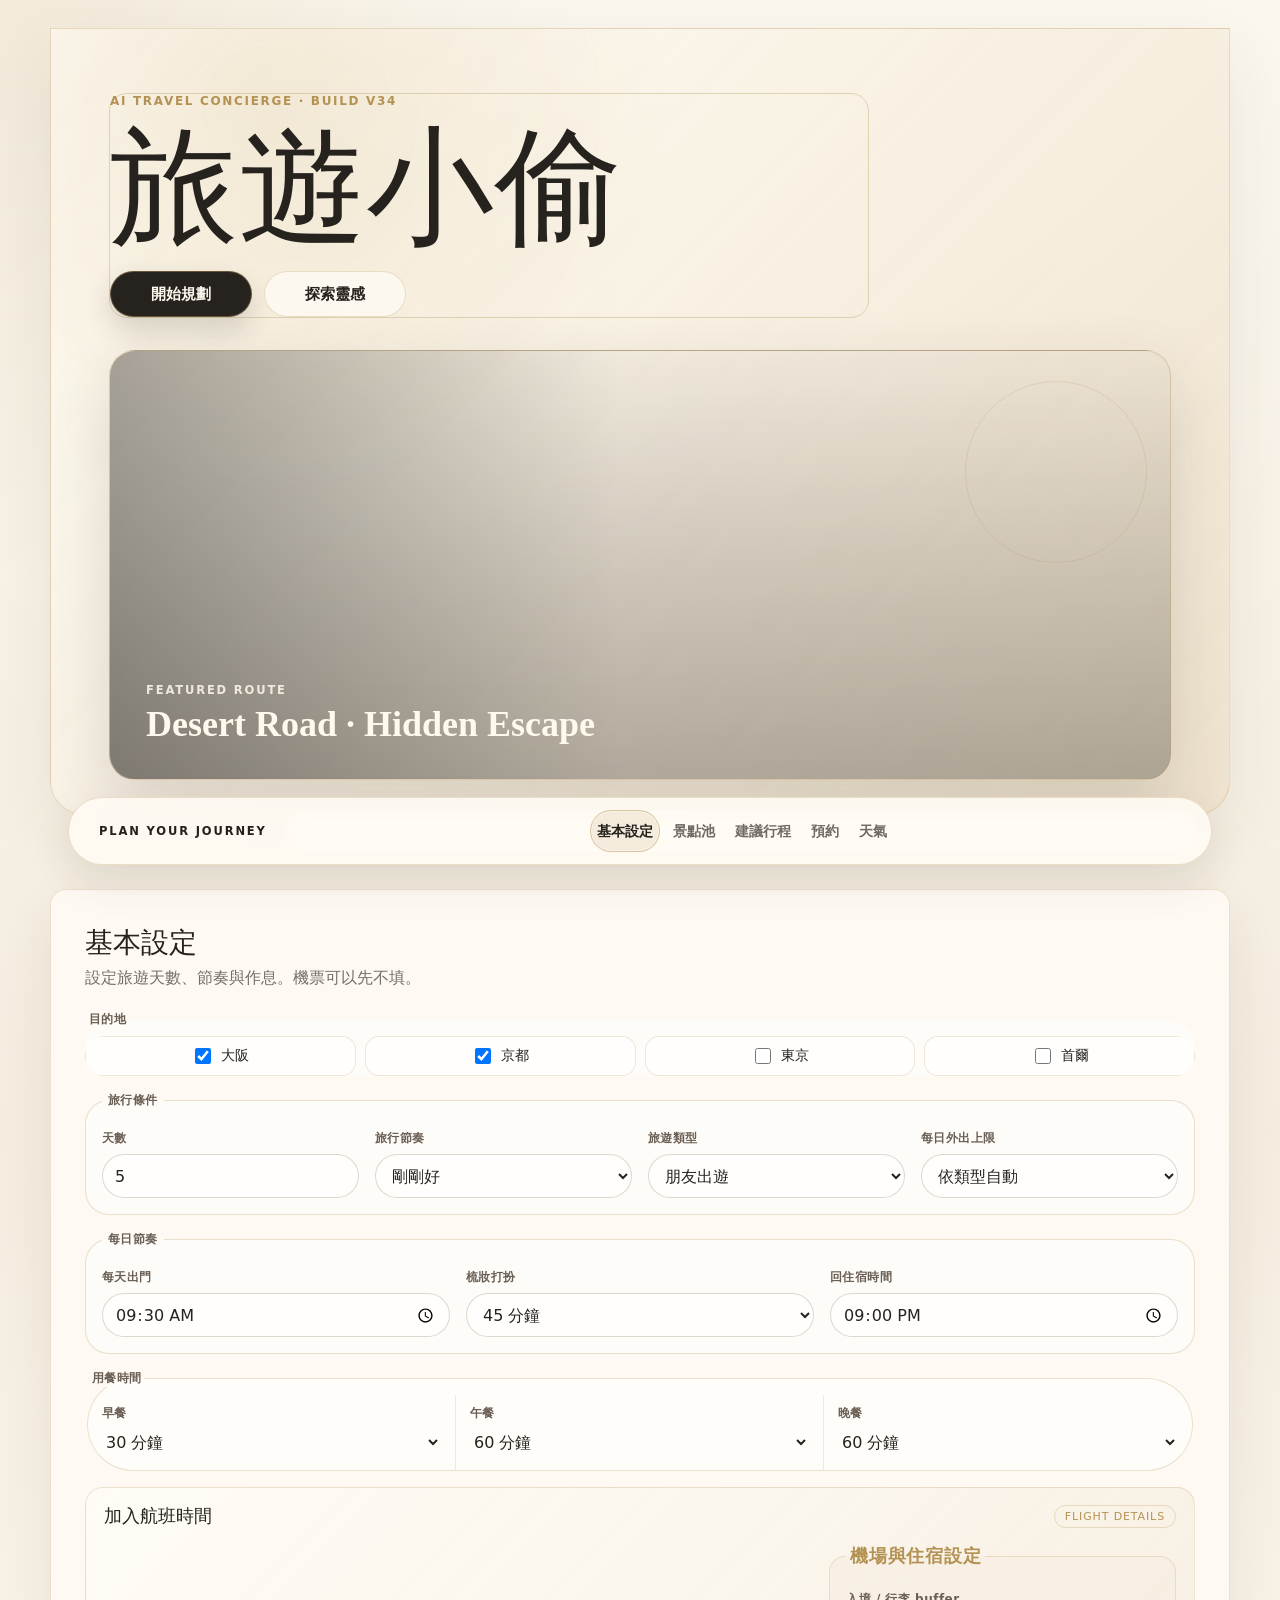
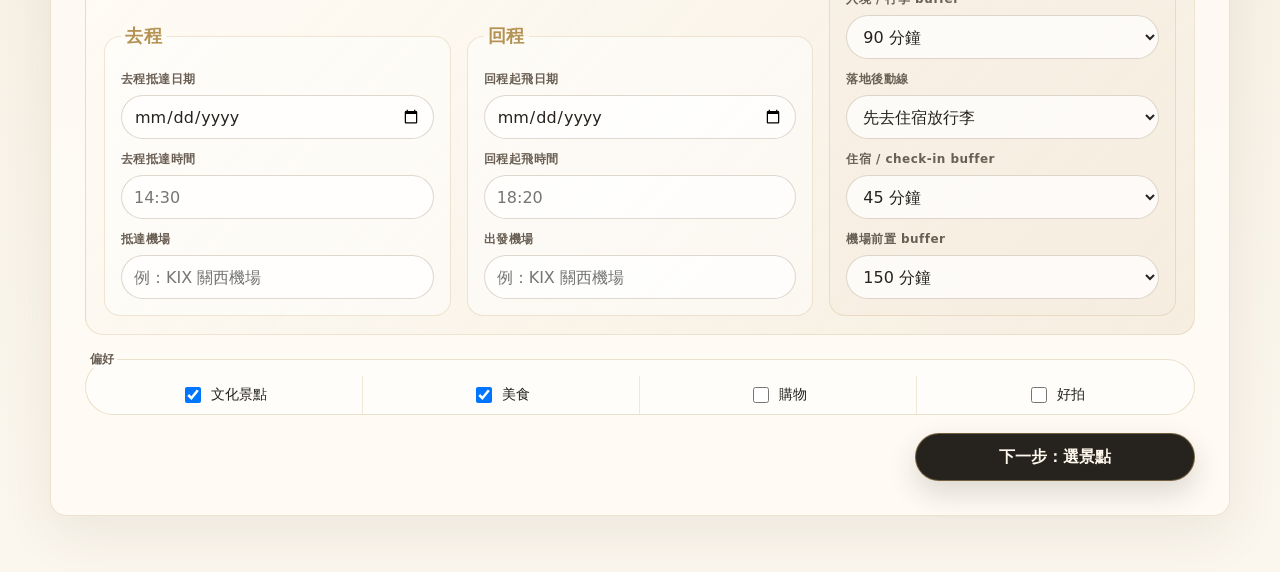
==== commit b8668642: "Improve mobile destination selector" ====
--- a/index.html
+++ b/index.html
@@ -4,26 +4,20 @@
     <meta charset="UTF-8" />
     <meta name="viewport" content="width=device-width, initial-scale=1.0" />
     <title>AI Travel Concierge Prototype</title>
-    <link rel="stylesheet" href="./styles.css?v=10" />
+    <link rel="stylesheet" href="./styles.css?v=16" />
   </head>
   <body>
     <main class="shell">
       <section class="app-hero" aria-label="AI travel concierge">
         <div class="hero-copy">
-          <p class="eyebrow">AI Travel Concierge · Build v28</p>
+          <p class="eyebrow">AI Travel Concierge · Build v34</p>
           <h1>旅遊小偷</h1>
-          <p class="hero-tagline">偷走繁瑣規劃，留下剛剛好的旅程。</p>
+          <p class="hero-mobile-note">偷走繁瑣規劃，留下剛剛好的旅程。</p>
           <div class="hero-actions" aria-label="主要操作">
             <button type="button" id="hero-start" class="hero-cta primary">開始規劃</button>
             <button type="button" id="hero-inspiration" class="hero-cta secondary">探索靈感</button>
           </div>
         </div>
-        <aside class="concierge-card" aria-label="AI concierge summary">
-          <p>Today’s Journey</p>
-          <h2>Kyoto · 5 Days</h2>
-          <span>Culture / Cafe / Hidden Spots</span>
-          <strong>AI Match 92%</strong>
-        </aside>
         <div class="hero-visual" aria-hidden="true">
           <div class="featured-route">
             <span>FEATURED ROUTE</span>
@@ -35,11 +29,11 @@
       <nav class="journey-nav" aria-label="規劃步驟">
         <p class="tabs-kicker">Plan Your Journey</p>
         <div class="sheet-tabs">
-          <button type="button" class="tab-button active" data-tab="settings">01 基本設定</button>
-          <button type="button" class="tab-button" data-tab="spots">02 景點池</button>
-          <button type="button" class="tab-button" data-tab="itinerary">03 建議行程</button>
-          <button type="button" class="tab-button" data-tab="reservations">04 預約</button>
-          <button type="button" class="tab-button" data-tab="weather">05 天氣</button>
+          <button type="button" class="tab-button active" data-tab="settings">基本設定</button>
+          <button type="button" class="tab-button" data-tab="spots">景點池</button>
+          <button type="button" class="tab-button" data-tab="itinerary">建議行程</button>
+          <button type="button" class="tab-button" data-tab="reservations">預約</button>
+          <button type="button" class="tab-button" data-tab="weather">天氣</button>
         </div>
       </nav>
 
@@ -57,6 +51,21 @@
               <label><input type="checkbox" name="city" value="kyoto" checked /> 京都</label>
               <label><input type="checkbox" name="city" value="tokyo" /> 東京</label>
               <label><input type="checkbox" name="city" value="seoul" /> 首爾</label>
+              <div class="mobile-city-control" data-open="false">
+                <button type="button" id="mobile-city-toggle" class="mobile-city-summary" aria-expanded="false">
+                  <span class="mobile-city-copy">
+                    <span class="mobile-city-label">目的地</span>
+                    <strong id="mobile-selected-cities">大阪 · 京都</strong>
+                  </span>
+                  <span class="mobile-city-action">變更</span>
+                </button>
+                <div class="mobile-city-options" aria-label="選擇目的地">
+                  <button type="button" class="mobile-city-option" data-city="osaka">大阪</button>
+                  <button type="button" class="mobile-city-option" data-city="kyoto">京都</button>
+                  <button type="button" class="mobile-city-option" data-city="tokyo">東京</button>
+                  <button type="button" class="mobile-city-option" data-city="seoul">首爾</button>
+                </div>
+              </div>
             </fieldset>
 
             <fieldset class="setting-group trip-settings">
@@ -267,8 +276,8 @@
             <label class="page-size-control">
               <span>每頁</span>
               <select id="page-size">
-                <option value="5" selected>5 筆</option>
-                <option value="10">10 筆</option>
+                <option value="5">5 筆</option>
+                <option value="10" selected>10 筆</option>
                 <option value="15">15 筆</option>
               </select>
             </label>
@@ -342,6 +351,6 @@
     </main>
 
     <script src="./destinations.js?v=2"></script>
-    <script src="./app.js?v=28"></script>
+    <script src="./app.js?v=34"></script>
   </body>
 </html>
--- a/styles.css
+++ b/styles.css
@@ -10,6 +10,104 @@
   --soft: #eef5f1;
   --warn: #fff0dc;
   --warn-ink: #835212;
+}
+
+/* v29 layout fixes */
+.app-hero {
+  grid-template-columns: 1fr !important;
+}
+
+.hero-copy {
+  max-width: 760px;
+}
+
+.hero-actions {
+  margin-top: 12px;
+}
+
+.concierge-card,
+.hero-tagline {
+  display: none !important;
+}
+
+.journey-nav {
+  grid-template-columns: auto minmax(0, 1fr);
+}
+
+.tab-button {
+  min-width: 0 !important;
+  white-space: nowrap;
+}
+
+.itinerary {
+  grid-template-columns: repeat(auto-fit, minmax(min(100%, 390px), 1fr)) !important;
+}
+
+.schedule-item {
+  grid-template-columns: 28px 64px minmax(0, 1fr) !important;
+  align-items: start;
+}
+
+.schedule-item > div:nth-child(3) {
+  min-width: 0;
+}
+
+.schedule-item h3,
+.summary-line,
+.inline-meta {
+  overflow-wrap: normal;
+  word-break: keep-all;
+}
+
+.quick-actions {
+  grid-column: 3;
+  display: flex !important;
+  flex-wrap: wrap;
+  justify-content: flex-start;
+  margin-top: 8px;
+}
+
+.selected-heading {
+  align-items: center;
+  gap: 12px;
+}
+
+.selected-actions {
+  display: flex;
+  flex-wrap: nowrap;
+  gap: 8px;
+}
+
+.selected-actions button {
+  min-width: 72px;
+  white-space: nowrap;
+  font-size: 0.9rem;
+  line-height: 1;
+}
+
+@media (max-width: 760px) {
+  .journey-nav {
+    grid-template-columns: 1fr;
+    border-radius: 24px;
+  }
+
+  .sheet-tabs {
+    grid-template-columns: repeat(2, minmax(0, 1fr)) !important;
+  }
+
+  .tab-button {
+    min-height: 40px !important;
+    font-size: 0.86rem !important;
+  }
+
+  .schedule-item {
+    grid-template-columns: 26px 58px minmax(0, 1fr) !important;
+    padding-inline: 10px;
+  }
+
+  .quick-day-input {
+    width: 78px;
+  }
 }
 
 /* Editorial concierge hero refresh */
@@ -670,6 +768,104 @@
   }
 }
 
+/* v29 layout fixes */
+.app-hero {
+  grid-template-columns: 1fr !important;
+}
+
+.hero-copy {
+  max-width: 760px;
+}
+
+.hero-actions {
+  margin-top: 12px;
+}
+
+.concierge-card,
+.hero-tagline {
+  display: none !important;
+}
+
+.journey-nav {
+  grid-template-columns: auto minmax(0, 1fr);
+}
+
+.tab-button {
+  min-width: 0 !important;
+  white-space: nowrap;
+}
+
+.itinerary {
+  grid-template-columns: repeat(auto-fit, minmax(min(100%, 390px), 1fr)) !important;
+}
+
+.schedule-item {
+  grid-template-columns: 28px 64px minmax(0, 1fr) !important;
+  align-items: start;
+}
+
+.schedule-item > div:nth-child(3) {
+  min-width: 0;
+}
+
+.schedule-item h3,
+.summary-line,
+.inline-meta {
+  overflow-wrap: normal;
+  word-break: keep-all;
+}
+
+.quick-actions {
+  grid-column: 3;
+  display: flex !important;
+  flex-wrap: wrap;
+  justify-content: flex-start;
+  margin-top: 8px;
+}
+
+.selected-heading {
+  align-items: center;
+  gap: 12px;
+}
+
+.selected-actions {
+  display: flex;
+  flex-wrap: nowrap;
+  gap: 8px;
+}
+
+.selected-actions button {
+  min-width: 72px;
+  white-space: nowrap;
+  font-size: 0.9rem;
+  line-height: 1;
+}
+
+@media (max-width: 760px) {
+  .journey-nav {
+    grid-template-columns: 1fr;
+    border-radius: 24px;
+  }
+
+  .sheet-tabs {
+    grid-template-columns: repeat(2, minmax(0, 1fr)) !important;
+  }
+
+  .tab-button {
+    min-height: 40px !important;
+    font-size: 0.86rem !important;
+  }
+
+  .schedule-item {
+    grid-template-columns: 26px 58px minmax(0, 1fr) !important;
+    padding-inline: 10px;
+  }
+
+  .quick-day-input {
+    width: 78px;
+  }
+}
+
 /* Final v28 hero and journey navigation override */
 .app-hero {
   position: relative;
@@ -3251,3 +3447,559 @@
     grid-template-columns: 1fr;
   }
 }
+
+/* v29 layout fixes */
+.app-hero {
+  grid-template-columns: 1fr !important;
+}
+
+.hero-copy {
+  max-width: 760px;
+}
+
+.hero-actions {
+  margin-top: 12px;
+}
+
+.concierge-card,
+.hero-tagline {
+  display: none !important;
+}
+
+.journey-nav {
+  grid-template-columns: auto minmax(0, 1fr);
+}
+
+.tab-button {
+  min-width: 0 !important;
+  white-space: nowrap;
+}
+
+.itinerary {
+  grid-template-columns: repeat(auto-fit, minmax(min(100%, 390px), 1fr)) !important;
+}
+
+.schedule-item {
+  grid-template-columns: 28px 64px minmax(0, 1fr) !important;
+  align-items: start;
+}
+
+.schedule-item > div:nth-child(3) {
+  min-width: 0;
+}
+
+.schedule-item h3,
+.summary-line,
+.inline-meta {
+  overflow-wrap: normal;
+  word-break: keep-all;
+}
+
+.quick-actions {
+  grid-column: 3;
+  display: flex !important;
+  flex-wrap: wrap;
+  justify-content: flex-start;
+  margin-top: 8px;
+}
+
+.selected-heading {
+  align-items: center;
+  gap: 12px;
+}
+
+.selected-actions {
+  display: flex;
+  flex-wrap: nowrap;
+  gap: 8px;
+}
+
+.selected-actions button {
+  min-width: 72px;
+  white-space: nowrap;
+  font-size: 0.9rem;
+  line-height: 1;
+}
+
+@media (max-width: 760px) {
+  .journey-nav {
+    grid-template-columns: 1fr;
+    border-radius: 24px;
+  }
+
+  .sheet-tabs {
+    grid-template-columns: repeat(2, minmax(0, 1fr)) !important;
+  }
+
+  .tab-button {
+    min-height: 40px !important;
+    font-size: 0.86rem !important;
+  }
+
+  .schedule-item {
+    grid-template-columns: 26px 58px minmax(0, 1fr) !important;
+    padding-inline: 10px;
+  }
+
+  .quick-day-input {
+    width: 78px;
+  }
+}
+
+/* v30 mobile-first concierge header */
+@media (max-width: 760px) {
+  .shell {
+    width: min(100% - 20px, 1180px);
+  }
+
+  .app-hero {
+    gap: 14px !important;
+    padding: 18px 14px 14px !important;
+    border-radius: 0 0 22px 22px !important;
+  }
+
+  .hero-copy h1 {
+    margin: 6px 0 10px !important;
+    font-size: clamp(3.1rem, 18vw, 4.8rem) !important;
+    line-height: 0.9;
+  }
+
+  .eyebrow {
+    font-size: 0.68rem !important;
+    letter-spacing: 0.12em !important;
+  }
+
+  .hero-actions {
+    display: grid !important;
+    grid-template-columns: 1fr auto;
+    gap: 8px;
+    margin-top: 0;
+  }
+
+  .hero-cta {
+    min-width: 0;
+    min-height: 40px;
+    padding: 0 16px;
+    font-size: 0.92rem;
+  }
+
+  .hero-cta.secondary {
+    border-color: transparent;
+    background: transparent;
+    box-shadow: none;
+    padding-inline: 8px;
+    color: rgba(43, 39, 32, 0.72);
+  }
+
+  .hero-visual {
+    min-height: 132px !important;
+    margin-top: 2px !important;
+    border-radius: 18px !important;
+    background-position: center 47% !important;
+  }
+
+  .featured-route {
+    left: 16px;
+    bottom: 14px;
+    gap: 3px;
+  }
+
+  .featured-route span {
+    font-size: 0.62rem !important;
+    letter-spacing: 0.12em !important;
+  }
+
+  .featured-route strong {
+    font-size: 1.18rem !important;
+  }
+
+  .journey-nav {
+    top: 8px;
+    gap: 8px;
+    margin: -8px 0 14px;
+    padding: 8px;
+    border-radius: 18px;
+  }
+
+  .tabs-kicker {
+    padding-left: 4px;
+    font-size: 0.64rem;
+  }
+
+  .sheet-tabs {
+    grid-template-columns: repeat(5, minmax(54px, 1fr)) !important;
+    gap: 4px !important;
+    overflow-x: auto;
+    padding-bottom: 2px !important;
+    scrollbar-width: none;
+  }
+
+  .sheet-tabs::-webkit-scrollbar {
+    display: none;
+  }
+
+  .tab-button {
+    min-height: 36px !important;
+    padding: 0 8px !important;
+    font-size: 0.8rem !important;
+  }
+
+  .panel,
+  .output,
+  .map-panel,
+  .algorithm-panel {
+    border-radius: 18px;
+  }
+
+  .input-panel,
+  .spot-panel,
+  .output,
+  .support-panel {
+    padding: 20px 16px;
+  }
+}
+
+/* v31 mobile compact product flow */
+@media (max-width: 760px) {
+  .shell {
+    width: min(100% - 18px, 1180px);
+  }
+
+  .app-hero {
+    display: block !important;
+    padding: 18px 16px 14px !important;
+    border-radius: 0 0 18px 18px !important;
+    margin-bottom: 0 !important;
+  }
+
+  .hero-copy {
+    max-width: none;
+  }
+
+  .hero-copy h1 {
+    margin: 4px 0 0 !important;
+    font-size: clamp(2.75rem, 15vw, 4rem) !important;
+    line-height: 0.95;
+  }
+
+  .eyebrow {
+    font-size: 0.66rem !important;
+    letter-spacing: 0.11em !important;
+  }
+
+  .hero-actions,
+  .hero-visual {
+    display: none !important;
+  }
+
+  .journey-nav {
+    position: sticky;
+    top: 6px;
+    display: block;
+    margin: 8px 0 12px;
+    padding: 8px;
+    border-radius: 18px;
+  }
+
+  .tabs-kicker {
+    display: none;
+  }
+
+  .sheet-tabs {
+    display: grid !important;
+    grid-template-columns: repeat(5, minmax(0, 1fr)) !important;
+    gap: 4px !important;
+    overflow: visible;
+  }
+
+  .tab-button {
+    min-width: 0 !important;
+    min-height: 36px !important;
+    padding: 0 6px !important;
+    font-size: 0.82rem !important;
+    font-weight: 700 !important;
+  }
+
+  .panel-heading h2,
+  .section-title h2 {
+    font-size: 2rem !important;
+    line-height: 1.2;
+  }
+
+  .panel-heading .subcopy,
+  .section-title .subcopy,
+  .subcopy {
+    font-size: 0.96rem !important;
+    line-height: 1.65;
+  }
+
+  .city-picker {
+    display: flex !important;
+    flex-wrap: wrap;
+    gap: 8px;
+  }
+
+  .city-picker legend {
+    width: 100%;
+    margin-bottom: 0;
+  }
+
+  .city-picker label {
+    flex: 1 1 calc(50% - 8px);
+    min-height: 40px;
+    justify-content: center;
+    padding: 0 12px;
+    border-radius: 999px;
+    font-size: 0.95rem;
+  }
+
+  .city-picker input {
+    width: 15px;
+    height: 15px;
+  }
+
+  label span,
+  legend {
+    font-size: 0.78rem !important;
+  }
+
+  input,
+  select {
+    min-height: 42px;
+    font-size: 0.98rem;
+  }
+
+  .input-panel,
+  .spot-panel,
+  .output,
+  .support-panel {
+    padding: 20px 16px;
+  }
+}
+
+/* v32 mobile copy and compact choice groups */
+.hero-mobile-note {
+  display: none;
+}
+
+@media (max-width: 760px) {
+  .hero-mobile-note {
+    display: block;
+    margin: 6px 0 0;
+    color: rgba(43, 39, 32, 0.66);
+    font-family: var(--sans);
+    font-size: 0.92rem;
+    line-height: 1.55;
+  }
+
+  .panel-heading .subcopy {
+    display: none;
+  }
+
+  .city-picker,
+  .chips:not(.city-picker) {
+    border: 0 !important;
+    background: transparent !important;
+    box-shadow: none !important;
+    padding: 0 !important;
+  }
+
+  .city-picker legend,
+  .chips:not(.city-picker) legend {
+    margin-bottom: 8px;
+    color: rgba(43, 39, 32, 0.72);
+    font-size: 0.82rem !important;
+    font-weight: 800;
+    letter-spacing: 0;
+  }
+
+  .city-picker label,
+  .chips:not(.city-picker) label {
+    display: inline-flex !important;
+    align-items: center;
+    justify-content: center;
+    gap: 8px;
+    min-height: 38px;
+    border: 1px solid rgba(183, 148, 91, 0.28) !important;
+    border-radius: 999px !important;
+    background: rgba(255, 252, 246, 0.82) !important;
+    color: rgba(43, 39, 32, 0.82);
+    font-size: 0.94rem;
+    line-height: 1;
+  }
+
+  .chips:not(.city-picker) {
+    display: grid !important;
+    grid-template-columns: repeat(2, minmax(0, 1fr)) !important;
+    gap: 8px !important;
+  }
+
+  .chips:not(.city-picker) legend {
+    grid-column: 1 / -1;
+  }
+
+  .chips:not(.city-picker) label {
+    width: 100%;
+    padding: 0 10px;
+  }
+
+  .chips input[type="checkbox"] {
+    width: 15px;
+    height: 15px;
+  }
+}
+
+/* v33 mobile destination selector */
+.mobile-city-control {
+  display: none;
+}
+
+@media (max-width: 760px) {
+  .city-picker > label {
+    display: none !important;
+  }
+
+  .mobile-city-control {
+    display: grid;
+    gap: 10px;
+    width: 100%;
+  }
+
+  .mobile-selected-cities {
+    display: flex;
+    flex-wrap: wrap;
+    gap: 8px;
+  }
+
+  .mobile-city-chip {
+    display: inline-flex;
+    align-items: center;
+    gap: 8px;
+    min-height: 36px;
+    border: 1px solid rgba(183, 148, 91, 0.32);
+    border-radius: 999px;
+    background: rgba(255, 252, 246, 0.9);
+    color: rgba(43, 39, 32, 0.82);
+    box-shadow: none;
+    padding: 0 12px;
+    font-size: 0.94rem;
+    font-weight: 700;
+  }
+
+  .mobile-city-chip span:last-child {
+    color: rgba(43, 39, 32, 0.48);
+    font-size: 1rem;
+  }
+
+  .mobile-city-empty {
+    color: rgba(43, 39, 32, 0.54);
+    font-size: 0.92rem;
+  }
+
+  .mobile-city-add {
+    display: grid !important;
+    gap: 6px;
+    min-height: 0 !important;
+    border: 0 !important;
+    background: transparent !important;
+    padding: 0 !important;
+  }
+
+  .mobile-city-add span {
+    color: rgba(43, 39, 32, 0.7);
+    font-size: 0.82rem !important;
+    font-weight: 800;
+  }
+
+  .mobile-city-add select {
+    width: 100%;
+  }
+}
+
+/* v34 destination summary selector */
+@media (max-width: 760px) {
+  .mobile-city-control {
+    display: grid;
+    gap: 10px;
+    width: 100%;
+  }
+
+  .mobile-city-summary {
+    display: flex;
+    align-items: center;
+    justify-content: space-between;
+    gap: 12px;
+    width: 100%;
+    min-height: 58px;
+    border: 1px solid rgba(183, 148, 91, 0.28);
+    border-radius: 18px;
+    background: rgba(255, 252, 246, 0.88);
+    box-shadow: 0 10px 24px rgba(62, 46, 29, 0.06);
+    color: var(--charcoal);
+    padding: 10px 14px;
+    text-align: left;
+  }
+
+  .mobile-city-copy {
+    display: grid;
+    gap: 4px;
+    min-width: 0;
+  }
+
+  .mobile-city-label {
+    color: rgba(43, 39, 32, 0.58);
+    font-size: 0.75rem;
+    font-weight: 800;
+  }
+
+  .mobile-city-copy strong {
+    overflow: hidden;
+    color: rgba(43, 39, 32, 0.88);
+    font-size: 1rem;
+    font-weight: 800;
+    text-overflow: ellipsis;
+    white-space: nowrap;
+  }
+
+  .mobile-city-action {
+    flex: 0 0 auto;
+    border: 1px solid rgba(183, 148, 91, 0.28);
+    border-radius: 999px;
+    background: rgba(238, 225, 203, 0.5);
+    color: rgba(43, 39, 32, 0.78);
+    padding: 7px 11px;
+    font-size: 0.82rem;
+    font-weight: 800;
+  }
+
+  .mobile-city-options {
+    display: none;
+    grid-template-columns: repeat(2, minmax(0, 1fr));
+    gap: 8px;
+  }
+
+  .mobile-city-control[data-open="true"] .mobile-city-options {
+    display: grid;
+  }
+
+  .mobile-city-option {
+    min-height: 40px;
+    border: 1px solid rgba(183, 148, 91, 0.24);
+    border-radius: 999px;
+    background: rgba(255, 252, 246, 0.78);
+    box-shadow: none;
+    color: rgba(43, 39, 32, 0.74);
+    font-size: 0.94rem;
+    font-weight: 700;
+  }
+
+  .mobile-city-option.selected {
+    border-color: rgba(183, 148, 91, 0.56);
+    background: rgba(238, 225, 203, 0.6);
+    color: var(--charcoal);
+  }
+
+  .mobile-city-option.selected::before {
+    content: "✓ ";
+  }
+}
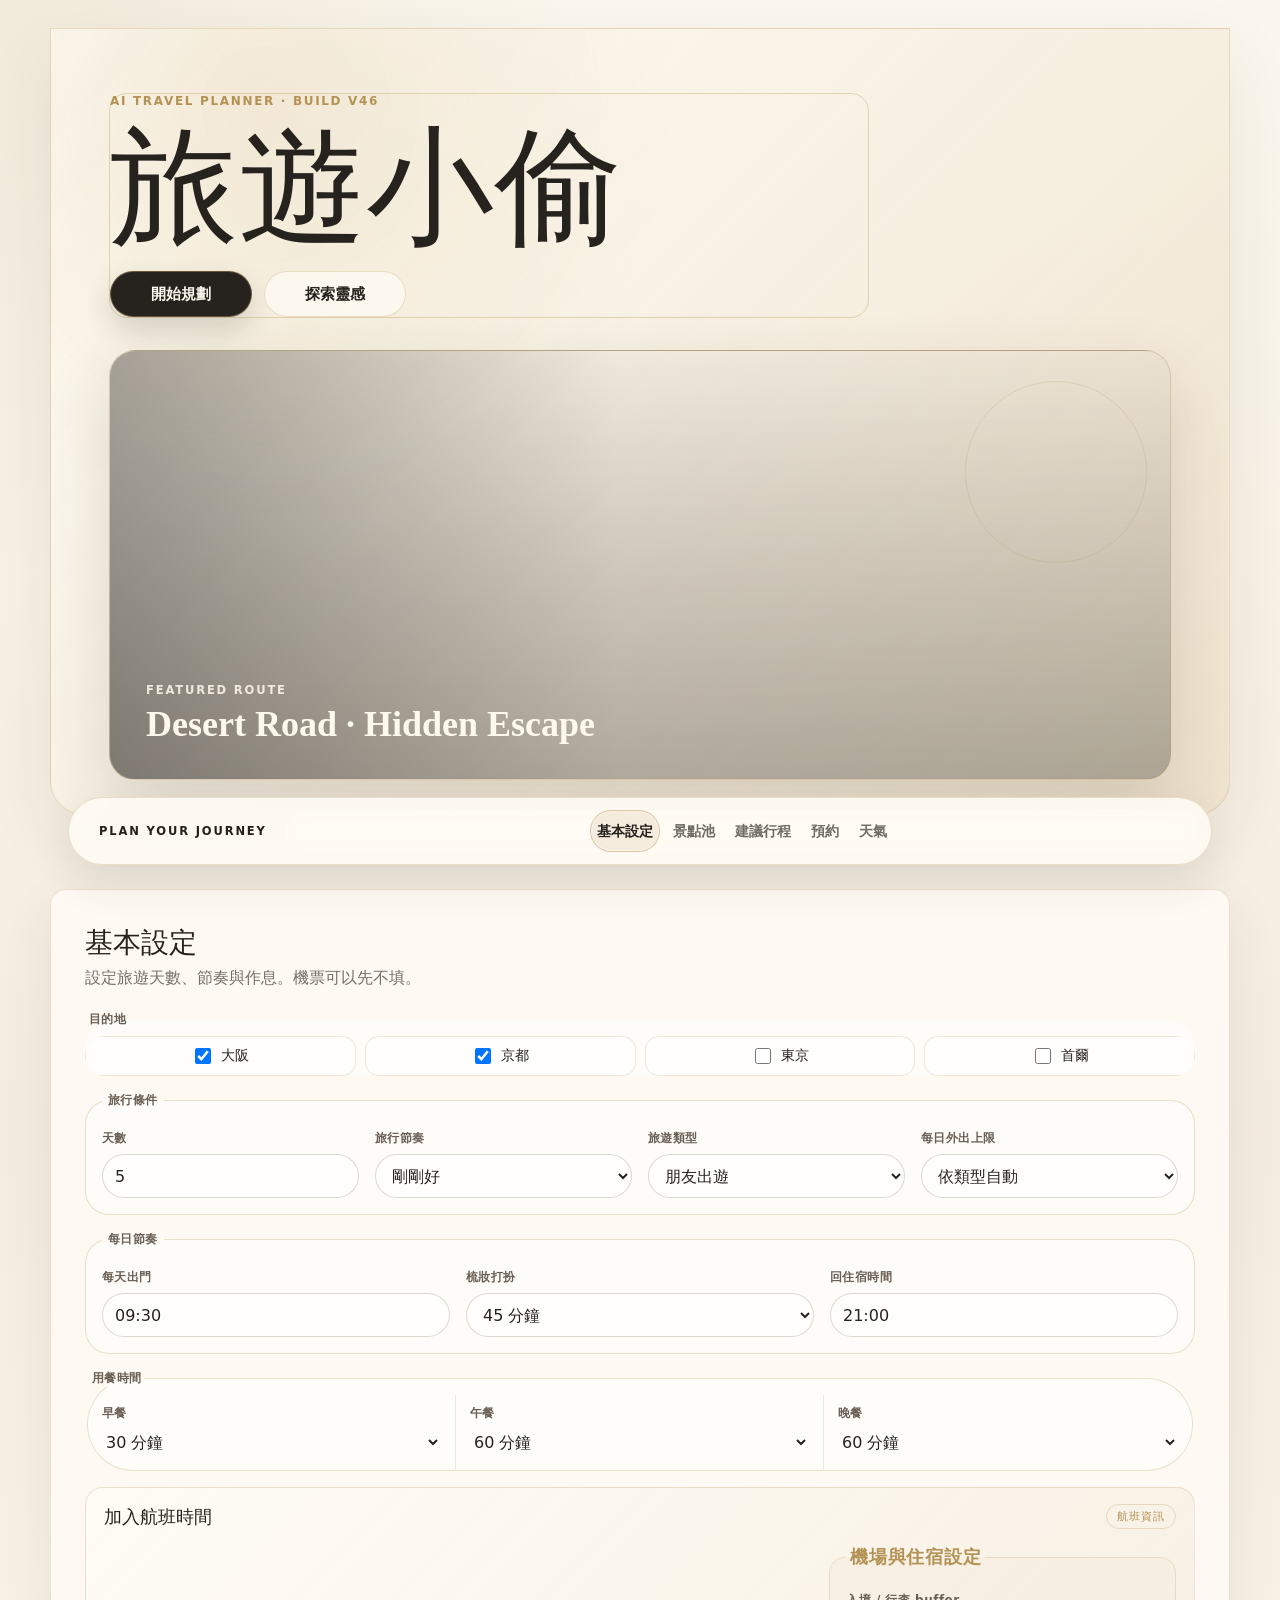
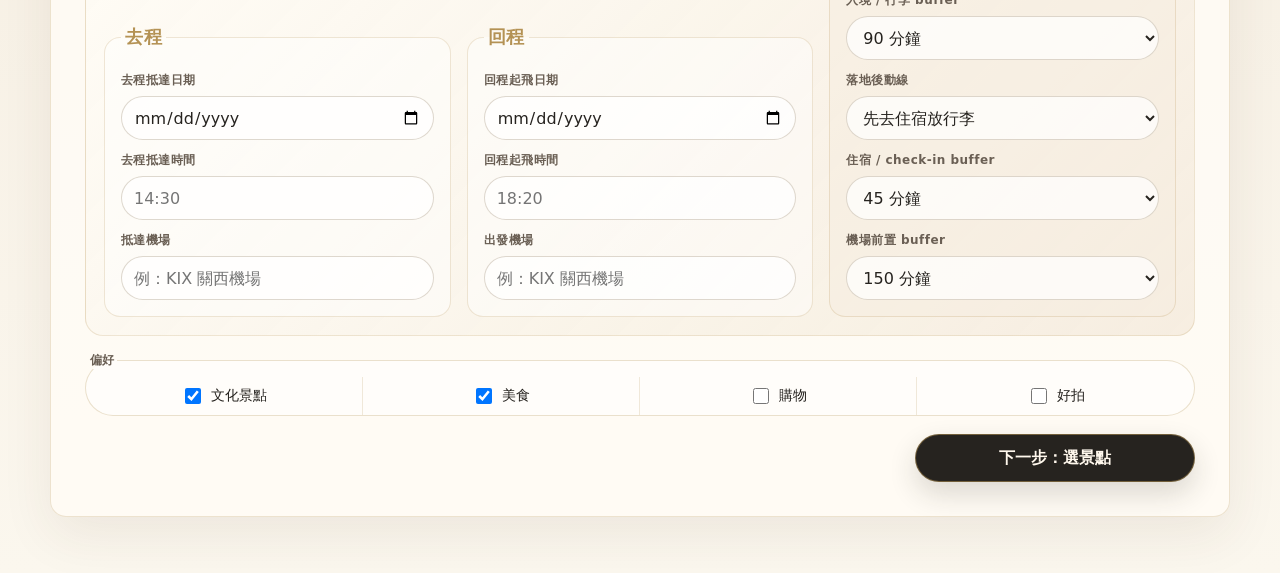
==== commit 336f737e: "Add feasibility gate and day warning controls" ====
--- a/index.html
+++ b/index.html
@@ -4,13 +4,13 @@
     <meta charset="UTF-8" />
     <meta name="viewport" content="width=device-width, initial-scale=1.0" />
     <title>AI Travel Concierge Prototype</title>
-    <link rel="stylesheet" href="./styles.css?v=16" />
+    <link rel="stylesheet" href="./styles.css?v=21" />
   </head>
   <body>
     <main class="shell">
       <section class="app-hero" aria-label="AI travel concierge">
         <div class="hero-copy">
-          <p class="eyebrow">AI Travel Concierge · Build v34</p>
+          <p class="eyebrow">AI Travel Planner · Build v46</p>
           <h1>旅遊小偷</h1>
           <p class="hero-mobile-note">偷走繁瑣規劃，留下剛剛好的旅程。</p>
           <div class="hero-actions" aria-label="主要操作">
@@ -110,7 +110,7 @@
               <legend>每日節奏</legend>
             <label>
               <span>每天出門</span>
-              <input id="start-time" type="time" value="09:30" />
+              <input id="start-time" type="text" inputmode="numeric" pattern="^\d{2}:\d{2}$" value="09:30" />
             </label>
 
             <label>
@@ -125,7 +125,7 @@
 
             <label>
               <span>回住宿時間</span>
-              <input id="return-time" type="time" value="21:00" />
+              <input id="return-time" type="text" inputmode="numeric" pattern="^\d{2}:\d{2}$" value="21:00" />
             </label>
             </fieldset>
 
@@ -350,7 +350,7 @@
       </section>
     </main>
 
-    <script src="./destinations.js?v=2"></script>
-    <script src="./app.js?v=34"></script>
+    <script src="./destinations.js?v=3"></script>
+    <script src="./app.js?v=46"></script>
   </body>
 </html>
--- a/styles.css
+++ b/styles.css
@@ -4003,3 +4003,321 @@
     content: "✓ ";
   }
 }
+
+/* v35 mobile rhythm section and 24-hour text fields */
+@media (max-width: 760px) {
+  .routine-settings {
+    display: grid !important;
+    grid-template-columns: 1fr !important;
+    gap: 10px !important;
+    padding: 0 !important;
+    border: 0 !important;
+    background: transparent !important;
+  }
+
+  .routine-settings legend {
+    margin-bottom: 2px;
+    padding: 0;
+    color: rgba(43, 39, 32, 0.72);
+    font-size: 0.82rem !important;
+    font-weight: 800;
+  }
+
+  .routine-settings label {
+    display: grid;
+    grid-template-columns: minmax(84px, 0.45fr) minmax(0, 1fr);
+    gap: 10px;
+    align-items: center;
+    min-height: 48px;
+    border: 1px solid rgba(183, 148, 91, 0.24);
+    border-radius: 16px;
+    background: rgba(255, 252, 246, 0.72);
+    padding: 8px 10px 8px 12px;
+  }
+
+  .routine-settings label span {
+    margin: 0;
+    color: rgba(43, 39, 32, 0.66);
+    font-size: 0.82rem !important;
+    font-weight: 800;
+    line-height: 1.2;
+  }
+
+  .routine-settings input,
+  .routine-settings select {
+    width: 100%;
+    min-height: 38px;
+    height: 38px;
+    border-radius: 999px;
+    background: rgba(255, 255, 255, 0.78);
+    font-size: 0.95rem;
+  }
+}
+
+/* v36 mobile flight details refinement */
+.flight-box summary::after {
+  content: "航班資訊" !important;
+  letter-spacing: 0.08em;
+}
+
+@media (max-width: 760px) {
+  .flight-box {
+    border-radius: 18px !important;
+    padding: 0 !important;
+  }
+
+  .flight-box summary {
+    min-height: 52px;
+    padding: 14px 14px !important;
+    font-size: 1.08rem !important;
+  }
+
+  .flight-box summary::after {
+    padding: 5px 10px;
+    font-size: 0.68rem;
+    letter-spacing: 0.08em;
+  }
+
+  .flight-grid {
+    display: grid !important;
+    grid-template-columns: 1fr !important;
+    gap: 14px !important;
+    padding: 0 14px 16px !important;
+  }
+
+  .flight-card {
+    gap: 12px;
+    padding: 14px !important;
+    border-radius: 18px !important;
+    background: rgba(255, 252, 246, 0.72) !important;
+  }
+
+  .flight-card legend {
+    padding: 0 4px;
+    color: rgba(43, 39, 32, 0.72) !important;
+    font-family: var(--sans) !important;
+    font-size: 0.86rem !important;
+    font-weight: 900;
+    letter-spacing: 0.06em;
+  }
+
+  .flight-card label {
+    display: grid;
+    gap: 7px;
+  }
+
+  .flight-card label span {
+    color: rgba(43, 39, 32, 0.66);
+    font-size: 0.8rem !important;
+    font-weight: 800;
+    line-height: 1.2;
+  }
+
+  .flight-card input,
+  .flight-card select {
+    width: 100%;
+    min-height: 42px;
+    height: 42px;
+    padding-inline: 14px;
+    font-size: 0.96rem;
+  }
+
+  .flight-options-card {
+    background: rgba(246, 237, 224, 0.5) !important;
+  }
+}
+
+/* v39 itinerary transport clarity */
+.transit-line {
+  display: inline-flex;
+  align-items: center;
+  gap: 8px;
+  width: fit-content;
+  max-width: 100%;
+  margin: 2px 0 6px;
+  border: 1px solid rgba(183, 148, 91, 0.24);
+  border-radius: 999px;
+  background: rgba(238, 225, 203, 0.32);
+  color: rgba(43, 39, 32, 0.68);
+  padding: 4px 10px;
+  font-family: var(--sans);
+  font-size: 0.78rem;
+  font-weight: 760;
+  line-height: 1.3;
+}
+
+.transit-line span {
+  overflow: hidden;
+  min-width: 0;
+  text-overflow: ellipsis;
+  white-space: nowrap;
+}
+
+.transit-line strong {
+  flex: 0 0 auto;
+  color: var(--charcoal);
+  font-weight: 900;
+}
+
+@media (max-width: 760px) {
+  .transit-line {
+    display: flex;
+    width: 100%;
+    justify-content: space-between;
+    gap: 6px;
+    margin: 4px 0 8px;
+    padding: 6px 9px;
+    font-size: 0.76rem;
+  }
+
+  .summary-line.inline-meta {
+    line-height: 1.75;
+  }
+}
+
+/* v42 feasibility gate */
+.unplanned-panel {
+  display: grid;
+  gap: 16px;
+  margin-bottom: 18px;
+  border: 1px solid rgba(183, 148, 91, 0.34);
+  border-radius: 22px;
+  background: linear-gradient(135deg, rgba(255, 252, 246, 0.96), rgba(238, 225, 203, 0.42));
+  box-shadow: 0 18px 40px rgba(62, 46, 29, 0.08);
+  padding: 20px;
+}
+
+.unplanned-panel h3 {
+  margin: 2px 0 6px;
+  font-family: var(--serif);
+  font-size: clamp(1.45rem, 3vw, 2rem);
+  font-weight: 600;
+}
+
+.unplanned-panel p {
+  margin: 0;
+  color: rgba(43, 39, 32, 0.68);
+}
+
+.unplanned-list {
+  display: grid;
+  gap: 10px;
+}
+
+.unplanned-item {
+  display: grid;
+  gap: 5px;
+  border: 1px solid rgba(183, 148, 91, 0.28);
+  border-radius: 16px;
+  background: rgba(255, 252, 246, 0.72);
+  padding: 14px;
+}
+
+.unplanned-item strong {
+  color: var(--charcoal);
+  font-size: 1.02rem;
+}
+
+.unplanned-item span {
+  color: rgba(43, 39, 32, 0.58);
+  font-size: 0.82rem;
+  font-weight: 800;
+}
+
+.unplanned-item p {
+  color: rgba(43, 39, 32, 0.72);
+  font-size: 0.9rem;
+  line-height: 1.65;
+}
+
+.day-warning-list {
+  display: grid;
+  gap: 8px;
+  padding: 12px 14px;
+  border-top: 1px solid rgba(183, 148, 91, 0.22);
+  background: rgba(255, 248, 236, 0.48);
+}
+
+.day-warning {
+  display: flex;
+  align-items: center;
+  justify-content: space-between;
+  gap: 12px;
+  border: 1px solid rgba(183, 148, 91, 0.34);
+  border-radius: 14px;
+  background: rgba(255, 252, 246, 0.82);
+  padding: 10px 12px;
+}
+
+.day-warning.critical {
+  border-color: rgba(183, 82, 58, 0.34);
+  background: rgba(255, 240, 232, 0.74);
+}
+
+.day-warning p {
+  margin: 0;
+  color: rgba(43, 39, 32, 0.74);
+  font-size: 0.88rem;
+  line-height: 1.55;
+}
+
+.dismiss-warning {
+  flex: 0 0 auto;
+  min-height: 34px;
+  border: 1px solid rgba(183, 148, 91, 0.32);
+  border-radius: 999px;
+  background: rgba(255, 252, 246, 0.9);
+  color: rgba(43, 39, 32, 0.78);
+  padding: 0 13px;
+  font-size: 0.82rem;
+  font-weight: 800;
+}
+
+.dismiss-warning:hover {
+  border-color: rgba(183, 148, 91, 0.58);
+  background: rgba(238, 225, 203, 0.52);
+}
+
+.restore-warnings {
+  position: fixed;
+  right: 22px;
+  bottom: 22px;
+  z-index: 80;
+  display: none;
+  min-height: 42px;
+  border: 1px solid rgba(183, 148, 91, 0.42);
+  border-radius: 999px;
+  background: rgba(34, 31, 26, 0.92);
+  box-shadow: 0 18px 42px rgba(62, 46, 29, 0.24);
+  color: #fffaf0;
+  padding: 0 18px;
+  font-size: 0.9rem;
+  font-weight: 800;
+}
+
+.restore-warnings.visible {
+  display: inline-flex;
+  align-items: center;
+  justify-content: center;
+}
+
+@media (max-width: 760px) {
+  .unplanned-panel {
+    border-radius: 18px;
+    padding: 16px;
+  }
+
+  .day-warning {
+    align-items: flex-start;
+    flex-direction: column;
+  }
+
+  .dismiss-warning {
+    align-self: flex-end;
+  }
+
+  .restore-warnings {
+    right: 14px;
+    bottom: 14px;
+  }
+}
